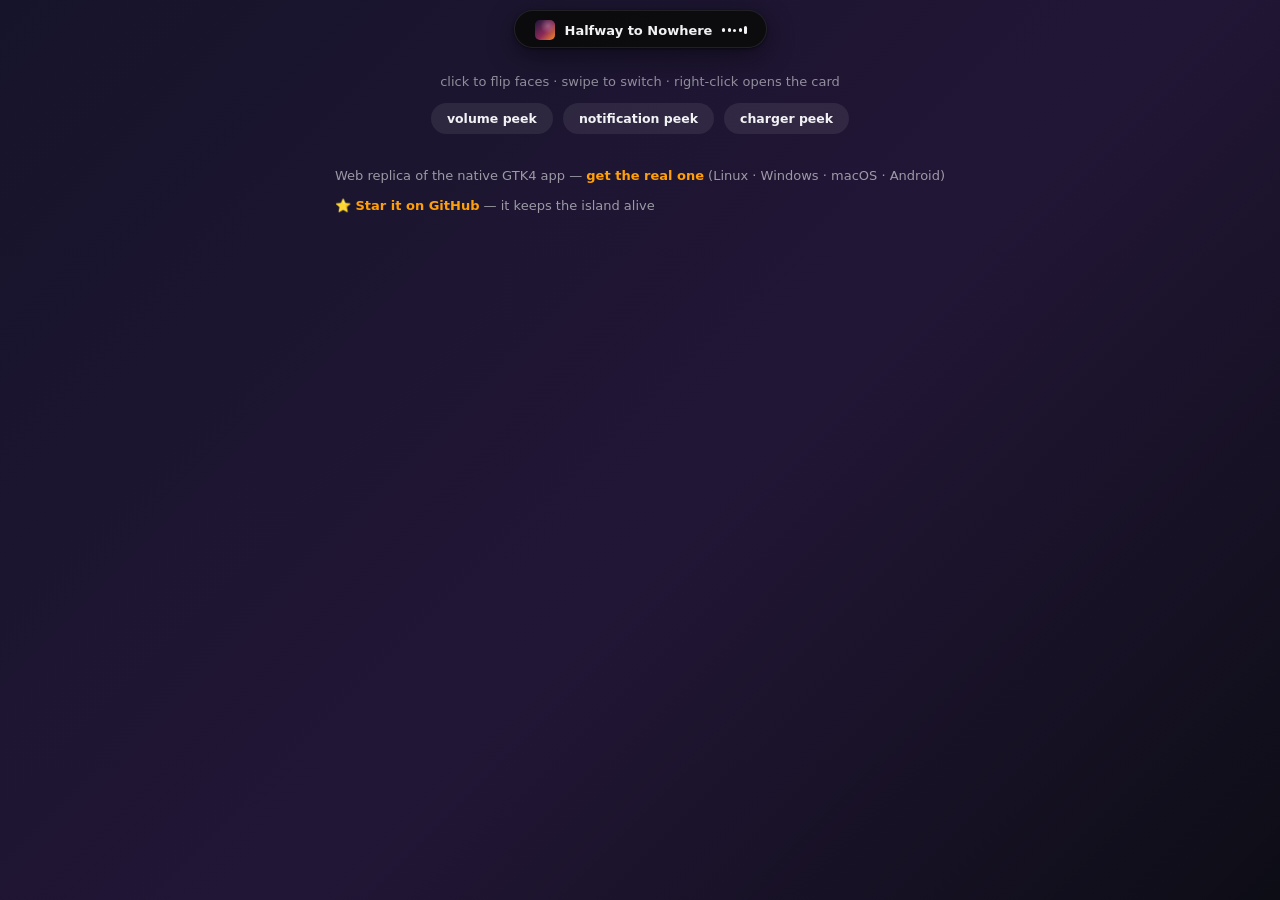
==== docs/index.html @ d2bf1c35 "Initial import: Lost Island 1.8.0 Co-authored-by: Copilot <223556219+Copilot@users.noreply.github.co" ====
<!doctype html>
<html lang="en">
<head>
<meta charset="utf-8">
<meta name="viewport" content="width=device-width, initial-scale=1">
<title>Lost Island — live demo</title>
<style>
  * { margin: 0; padding: 0; box-sizing: border-box; }
  html, body { height: 100%; }
  body {
    font-family: "Inter", "SF Pro Display", system-ui, sans-serif;
    background: linear-gradient(135deg, #16142a 0%, #221636 55%, #0d0d16 100%);
    color: #f2f2f4;
    display: flex; flex-direction: column; align-items: center;
    overflow-x: hidden;
  }
  .stage { flex: 1; display: flex; flex-direction: column; align-items: center; width: 100%; }

  #island {
    margin-top: 10px;
    background: rgba(12, 12, 14, 0.97);
    border: 1px solid rgba(255, 255, 255, 0.09);
    border-radius: 26px;
    box-shadow: 0 8px 28px rgba(0,0,0,.45), 0 1px 3px rgba(0,0,0,.5);
    transition: width .26s cubic-bezier(.34,1.2,.64,1),
                height .26s cubic-bezier(.34,1.2,.64,1),
                border-radius .26s;
    position: relative; overflow: hidden; cursor: pointer;
    user-select: none; -webkit-user-select: none;
  }
  #island.expanded { border-radius: 34px; cursor: default; }
  #island > section {
    position: absolute; top: 0; left: 0;
    opacity: 0; pointer-events: none; transition: opacity .2s;
    white-space: nowrap;
  }
  #island > section.on { opacity: 1; pointer-events: auto; }

  /* pill */
  #pill { display: flex; align-items: center; gap: 10px; padding: 9px 20px; }
  #island:not(.expanded):hover { transform: scale(1.04); }
  #island { transform-origin: top center; }
  .dot { color: #ff9f0a; font-size: 13px; }
  #clock { font-weight: 600; font-size: 14px; letter-spacing: .4px; }
  #pill .art { width: 20px; height: 20px; border-radius: 5px; display: none; }
  #pill .t { font-weight: 600; font-size: 13px; max-width: 300px;
             overflow: hidden; text-overflow: ellipsis; display: none; }
  #pbat { color: #ff9f0a; font-size: 11px; font-weight: 700; display: none; }
  .eq { display: none; align-items: center; gap: 2.5px; height: 14px; }
  .eq i { width: 3px; height: 4px; border-radius: 2px; background: #f2f2f4;
          transition: height .06s linear; }

  /* peek */
  #peek { display: flex; align-items: center; gap: 12px; padding: 12px 22px; }
  #peek .ico { font-size: 17px; color: #ff9f0a; width: 22px; text-align: center; }
  #peek .pt { font-weight: 700; font-size: 13px; }
  #peek .pb { font-size: 12px; color: rgba(242,242,244,.65); }
  #peek .bar { width: 150px; height: 6px; border-radius: 99px;
               background: rgba(255,255,255,.12); overflow: hidden; }
  #peek .bar i { display: block; height: 100%; background: #fff;
                 border-radius: 99px; }

  /* card */
  #card { padding: 20px; width: 400px; white-space: normal; }
  .chips { display: flex; gap: 8px; justify-content: flex-end; margin-bottom: 12px; }
  .chip { background: rgba(255,255,255,.06); border-radius: 99px;
          padding: 4px 11px; font-size: 11px; font-weight: 600;
          color: rgba(242,242,244,.7); }
  .head { display: flex; gap: 14px; align-items: center; }
  .head .art { width: 92px; height: 92px; border-radius: 20px; flex: none; }
  .art { background:
    radial-gradient(circle at 65% 30%, rgba(255,255,255,.25), transparent 40%),
    linear-gradient(135deg, #1a1738 0%, #8c2959 55%, #fa8c26 100%); }
  .meta .title { font-weight: 700; font-size: 16px; }
  .meta .artist { font-size: 13px; color: rgba(242,242,244,.7); margin-top: 3px; }
  .meta .album { font-size: 11px; color: rgba(242,242,244,.45); margin-top: 3px; }
  .seek { display: flex; align-items: center; gap: 8px; margin: 14px 0 4px; }
  .seek span { font-size: 10px; font-weight: 600; color: rgba(242,242,244,.55);
               font-variant-numeric: tabular-nums; }
  .seek .tr { flex: 1; height: 5px; border-radius: 99px;
              background: rgba(255,255,255,.12); position: relative; cursor: pointer; }
  .seek .tr i { position: absolute; left: 0; top: 0; height: 100%;
                background: #ff9f0a; border-radius: 99px; }
  .seek .tr b { position: absolute; top: 50%; width: 12px; height: 12px;
                border-radius: 99px; background: #fff; transform: translate(-6px,-50%);
                box-shadow: 0 1px 3px rgba(0,0,0,.4); }
  .controls { display: flex; justify-content: center; align-items: center;
              gap: 18px; margin: 10px 0 4px; }
  .controls button {
    background: transparent; border: none; color: #f2f2f4; font-size: 17px;
    width: 38px; height: 38px; border-radius: 99px; cursor: pointer;
  }
  .controls button:hover { background: rgba(255,255,255,.1); }
  .controls .main { background: rgba(255,255,255,.1); width: 52px; height: 52px;
                    font-size: 21px; }
  .toggles { display: flex; justify-content: center; gap: 12px; margin: 12px 0; }
  .toggles button { width: 44px; height: 44px; border-radius: 99px; border: none;
    background: rgba(255,255,255,.07); color: #f2f2f4; font-size: 16px; cursor: pointer; }
  .toggles button:hover { background: rgba(255,255,255,.13); }
  .toggles button.onn { background: #ff9f0a; color: #0c0c0e; }
  .tiles { display: grid; grid-template-columns: repeat(4, 1fr); gap: 10px; }
  .tile { background: rgba(255,255,255,.06); border-radius: 18px; padding: 12px 8px;
          text-align: center; }
  .tile .big { font-weight: 700; font-size: 16px; font-variant-numeric: tabular-nums; }
  .tile .sub { font-size: 10px; color: rgba(242,242,244,.55); margin-top: 4px; }
  .tile svg { display: block; margin: 0 auto 2px; }
  #timerTile { cursor: pointer; }
  #timerTile.run .big { color: #ff9f0a; }
  .sys { text-align: center; font-size: 11px; font-weight: 600;
         color: rgba(242,242,244,.45); margin-top: 12px; }

  .hint { margin-top: 26px; font-size: 13px; color: rgba(242,242,244,.55); }
  .triggers { display: flex; gap: 10px; margin-top: 14px; flex-wrap: wrap;
              justify-content: center; }
  .triggers button {
    background: rgba(255,255,255,.08); color: #f2f2f4; border: none;
    border-radius: 99px; padding: 8px 16px; font-size: 12.5px; font-weight: 600;
    cursor: pointer; font-family: inherit;
  }
  .triggers button:hover { background: rgba(255,255,255,.15); }
  .get { margin: 34px 0 26px; font-size: 13px; color: rgba(242,242,244,.6); }
  .get a { color: #ff9f0a; text-decoration: none; font-weight: 600; }
</style>
</head>
<body>
<div class="stage">
  <div id="island">
    <section id="pill" class="on">
      <div class="art"></div>
      <div class="t" id="ptitle"></div>
      <div class="t" id="plyric"></div>
      <div class="eq"><i></i><i></i><i></i><i></i><i></i></div>
      <span class="dot">●</span>
      <span id="clock">--:--</span>
      <span id="pbat">⚡ 84%</span>
    </section>

    <section id="peek">
      <span class="ico"></span>
      <div><div class="pt"></div><div class="pb"></div></div>
      <div class="bar"><i></i></div>
    </section>

    <section id="card">
      <div class="chips"><span class="chip">ᛒ MX Buds · 80%</span><span class="chip">HomeNet</span></div>
      <div class="head">
        <div class="art"></div>
        <div class="meta">
          <div class="title">Halfway to Nowhere</div>
          <div class="artist">Night Cartography</div>
          <div class="album">Isole Perdute</div>
        </div>
      </div>
      <div class="seek">
        <span id="tNow">0:47</span>
        <div class="tr" id="seekTr"><i></i><b></b></div>
        <span>3:34</span>
      </div>
      <div class="controls">
        <button>⏮</button>
        <button class="main" id="playBtn">⏸</button>
        <button>⏭</button>
      </div>
      <div class="toggles">
        <button id="muteBtn" title="Mute">🔊</button>
        <button id="micBtn" title="Mic">🎙</button>
        <button id="cafBtn" title="Caffeine">☕</button>
        <button title="Screenshot">📷</button>
      </div>
      <div class="tiles">
        <div class="tile">
          <svg width="40" height="40" viewBox="0 0 40 40">
            <circle cx="20" cy="20" r="16" fill="none" stroke="rgba(255,255,255,.13)" stroke-width="3.5"/>
            <circle cx="20" cy="20" r="16" fill="none" stroke="#34d64a" stroke-width="3.5"
              stroke-linecap="round" stroke-dasharray="84.4 100.5"
              transform="rotate(-90 20 20)"/>
          </svg>
          <div class="sub">84%</div>
        </div>
        <div class="tile"><div class="big">🔊</div><div class="sub">Volume</div></div>
        <div class="tile" id="timerTile"><div class="big" id="timerTxt">25:00</div><div class="sub">Focus</div></div>
        <div class="tile"><div class="big">☀️ 24°</div><div class="sub">Sunny</div></div>
      </div>
      <div class="sys">CPU 6%&nbsp;&nbsp;·&nbsp;&nbsp;RAM 5.9 GiB (38%)</div>
    </section>
  </div>

  <div class="hint">click to flip faces · swipe to switch · right-click opens the card</div>
  <div class="triggers">
    <button data-peek="volume">volume peek</button>
    <button data-peek="notify">notification peek</button>
    <button data-peek="charge">charger peek</button>
  </div>
  <div class="get">
    Web replica of the native GTK4 app —
    <a href="https://github.com/Mariakevin/lost-island-next">get the real one</a>
    (Linux · Windows · macOS · Android)
    <br><br>
    <a href="https://github.com/Mariakevin/lost-island-next">⭐ Star it on GitHub</a> — it keeps the island alive
  </div>
</div>

<script>
const island = document.getElementById('island');
const secs = { pill: document.getElementById('pill'),
               peek: document.getElementById('peek'),
               card: document.getElementById('card') };
let state = 'pill', playing = true, pos = 47, peekTimer = 0;

function fit(name) {
  const el = secs[name];
  for (const k in secs) secs[k].classList.toggle('on', k === name);
  island.classList.toggle('expanded', name === 'card');
  const r = el.getBoundingClientRect();
  island.style.width = el.scrollWidth + 'px';
  island.style.height = el.scrollHeight + 'px';
  state = name === 'card' ? 'expanded' : name;
}

/* pill face deck — click cycles, swipe switches, right-click opens the card */
const pillArt = secs.pill.querySelector('.art'),
      pillT = document.getElementById('ptitle'),
      pillLyric = document.getElementById('plyric'),
      eq = secs.pill.querySelector('.eq'),
      dot = secs.pill.querySelector('.dot'),
      clock = document.getElementById('clock'),
      pbat = document.getElementById('pbat');
const FACES = ['auto', 'status', 'lyrics', 'title', 'clock'];
let faceIdx = 0;
const LYRICS = [
  [0, '♪'], [42, 'Taillights paint the dashboard gold'],
  [48, 'Half a tank and nowhere to be'], [55, 'You said turn the radio up'],
  [62, 'So I let the night drive me'], [70, 'Halfway to nowhere, right on time'],
  [78, 'Every wrong turn felt like mine'], [86, '♪'],
];
function lyricAt(s) {
  let line = '♪';
  for (const [t, txt] of LYRICS) if (t <= s) line = txt;
  return line;
}
function pillFace() {
  const face = FACES[faceIdx], music = playing;
  for (const el of [pillArt, pillT, pillLyric]) el.style.display = 'none';
  eq.style.display = 'none';
  for (const el of [dot, clock, pbat]) el.style.display = 'none';

  if (face === 'auto' && music) {
    pillArt.style.display = 'block'; eq.style.display = 'flex';
    pillT.style.display = 'block';
    pillT.textContent = 'Halfway to Nowhere';   // title only, never the artist
  } else if (face === 'status') {
    clock.style.display = 'inline'; pbat.style.display = 'inline';
  } else if (face === 'lyrics' && music) {
    pillLyric.style.display = 'block';
    pillLyric.textContent = lyricAt(pos);
  } else if (face === 'title' && music) {
    pillT.style.display = 'block';
    pillT.textContent = 'Halfway to Nowhere';
  } else if (face === 'clock') {
    clock.style.display = 'inline';
  } else {
    dot.style.display = 'inline'; clock.style.display = 'inline';
  }
  if (state === 'pill') fit('pill');
}
function cycleFace(step) {
  faceIdx = (faceIdx + step + FACES.length) % FACES.length;
  pillFace();
}
function tickClock() {
  const d = new Date();
  clock.textContent = String(d.getHours()).padStart(2,'0') + ':' +
                      String(d.getMinutes()).padStart(2,'0');
}
tickClock(); setInterval(tickClock, 5000);

/* beat-driven EQ — kick on the beat, bar 1 = bass … bar 5 = highs */
const bars = eq.querySelectorAll('i'), BPM = 122;
const resp = [1.0, 0.85, 0.55, 0.4, 0.3], shim = [0.05, 0.1, 0.25, 0.35, 0.45];
setInterval(() => {
  if (!playing || state !== 'pill') return;
  const t = performance.now() / 1000, beat = t * BPM / 60;
  const kick = Math.pow(Math.max(0, Math.cos(beat * 2 * Math.PI)), 14);
  const off = Math.pow(Math.max(0, Math.cos((beat + .5) * 2 * Math.PI)), 14);
  bars.forEach((b, i) => {
    const s = shim[i] * (0.5 + 0.5 * Math.sin(t * (7 + i * 3.1) + i));
    const v = 0.18 + resp[i] * kick * 0.82 + s + off * 0.25 * (1 - resp[i]);
    b.style.height = Math.max(3, Math.min(14, v * 14)) + 'px';
  });
}, 50);

/* click cycles faces · swipe switches · right-click opens the card */
let swiped = false, downX = null;
island.addEventListener('pointerdown', e => { downX = e.clientX; });
island.addEventListener('pointerup', e => {
  if (downX !== null && state === 'pill' && Math.abs(e.clientX - downX) > 40) {
    cycleFace(e.clientX < downX ? +1 : -1);
    swiped = true; setTimeout(() => swiped = false, 250);
  }
  downX = null;
});
island.addEventListener('click', e => {
  if (swiped) return;
  if (state === 'pill' || state === 'peek') { cycleFace(+1); return; }
  if (e.target.closest('button') || e.target.closest('#seekTr') ||
      e.target.closest('#timerTile')) return;
  fit('pill');   // click on empty card space closes it
});
island.addEventListener('contextmenu', e => {
  e.preventDefault();
  fit(state === 'expanded' ? 'pill' : 'card');
});
let leaveT = 0;
island.addEventListener('mouseleave', () => {
  if (state !== 'expanded') return;
  leaveT = setTimeout(() => fit('pill'), 900);
});
island.addEventListener('mouseenter', () => clearTimeout(leaveT));

/* player */
const playBtn = document.getElementById('playBtn'),
      seekFill = document.querySelector('#seekTr i'),
      seekKnob = document.querySelector('#seekTr b'),
      tNow = document.getElementById('tNow'), LEN = 214;
playBtn.addEventListener('click', () => {
  playing = !playing;
  playBtn.textContent = playing ? '⏸' : '▶';
  pillFace();
});
setInterval(() => {
  if (playing) {
    pos = (pos + 1) % LEN; drawSeek();
    if (FACES[faceIdx] === 'lyrics' && state === 'pill') {
      pillLyric.textContent = lyricAt(pos);
      fit('pill');
    }
  }
}, 1000);
function drawSeek() {
  const f = pos / LEN * 100;
  seekFill.style.width = f + '%'; seekKnob.style.left = f + '%';
  tNow.textContent = Math.floor(pos/60) + ':' + String(pos%60).padStart(2,'0');
}
document.getElementById('seekTr').addEventListener('click', e => {
  const r = e.currentTarget.getBoundingClientRect();
  pos = Math.round((e.clientX - r.left) / r.width * LEN); drawSeek();
});
drawSeek();

/* toggles */
for (const id of ['muteBtn','micBtn','cafBtn'])
  document.getElementById(id).addEventListener('click',
    e => e.currentTarget.classList.toggle('onn'));

/* focus timer */
const timerTile = document.getElementById('timerTile'),
      timerTxt = document.getElementById('timerTxt');
let tLeft = 25*60, tRun = false;
timerTile.addEventListener('click', () => {
  tRun = !tRun; timerTile.classList.toggle('run', tRun);
});
setInterval(() => {
  if (!tRun) return;
  tLeft = Math.max(0, tLeft - 1);
  timerTxt.textContent = String(Math.floor(tLeft/60)).padStart(2,'0') + ':' +
                         String(tLeft%60).padStart(2,'0');
  if (!tLeft) { tRun = false; timerTile.classList.remove('run'); tLeft = 25*60; }
}, 1000);

/* peeks */
const peeks = {
  volume: { ico: '🔊', t: '62%', b: '', bar: 62 },
  notify: { ico: '📅', t: 'Standup in 10 minutes', b: 'Team sync · Room 2' },
  charge: { ico: '⚡', t: 'Charging', b: '84%' },
};
document.querySelectorAll('[data-peek]').forEach(btn =>
  btn.addEventListener('click', () => showPeek(peeks[btn.dataset.peek])));
function showPeek(p) {
  if (state === 'expanded') return;
  secs.peek.querySelector('.ico').textContent = p.ico;
  secs.peek.querySelector('.pt').textContent = p.t;
  secs.peek.querySelector('.pb').textContent = p.b || '';
  secs.peek.querySelector('.pb').style.display = p.b ? 'block' : 'none';
  const bar = secs.peek.querySelector('.bar');
  bar.style.display = p.bar != null ? 'block' : 'none';
  if (p.bar != null) bar.querySelector('i').style.width = p.bar + '%';
  fit('peek');
  clearTimeout(peekTimer);
  peekTimer = setTimeout(() => { if (state === 'peek') fit('pill'); }, 2200);
}

pillFace();
fit('pill');
addEventListener('resize', () => fit(state === 'expanded' ? 'card' : state));
</script>
</body>
</html>
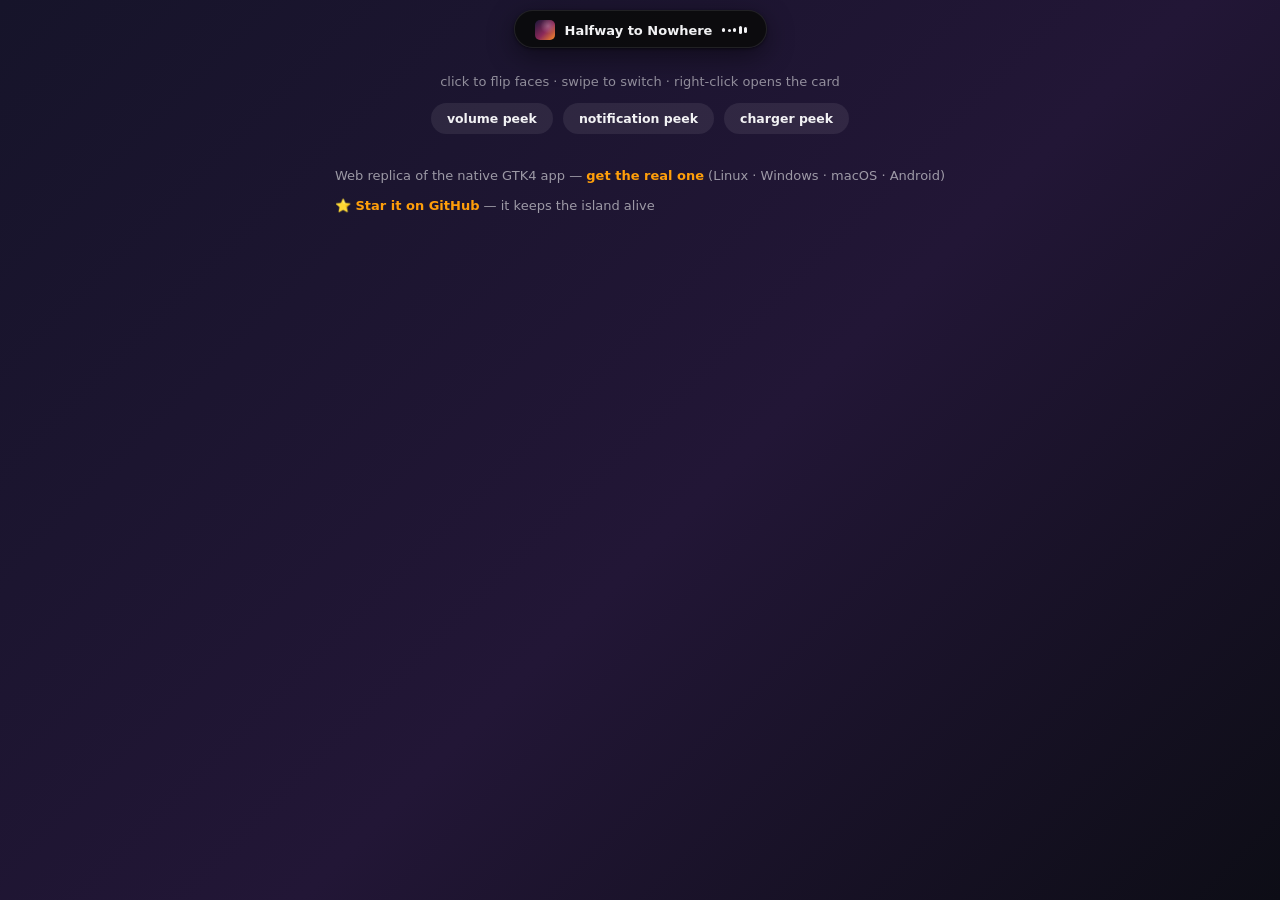
==== commit 75163512: "Rename project to LedgePill 1.0.0 and add parser tests Rename all source, config, packaging and plat" ====
--- a/docs/index.html
+++ b/docs/index.html
@@ -3,7 +3,7 @@
 <head>
 <meta charset="utf-8">
 <meta name="viewport" content="width=device-width, initial-scale=1">
-<title>Lost Island — live demo</title>
+<title>LedgePill — live demo</title>
 <style>
   * { margin: 0; padding: 0; box-sizing: border-box; }
   html, body { height: 100%; }
@@ -193,10 +193,10 @@
   </div>
   <div class="get">
     Web replica of the native GTK4 app —
-    <a href="https://github.com/Mariakevin/lost-island-next">get the real one</a>
+    <a href="https://github.com/Mariakevin/ledge-pill-next">get the real one</a>
     (Linux · Windows · macOS · Android)
     <br><br>
-    <a href="https://github.com/Mariakevin/lost-island-next">⭐ Star it on GitHub</a> — it keeps the island alive
+    <a href="https://github.com/Mariakevin/ledge-pill-next">⭐ Star it on GitHub</a> — it keeps the island alive
   </div>
 </div>
 
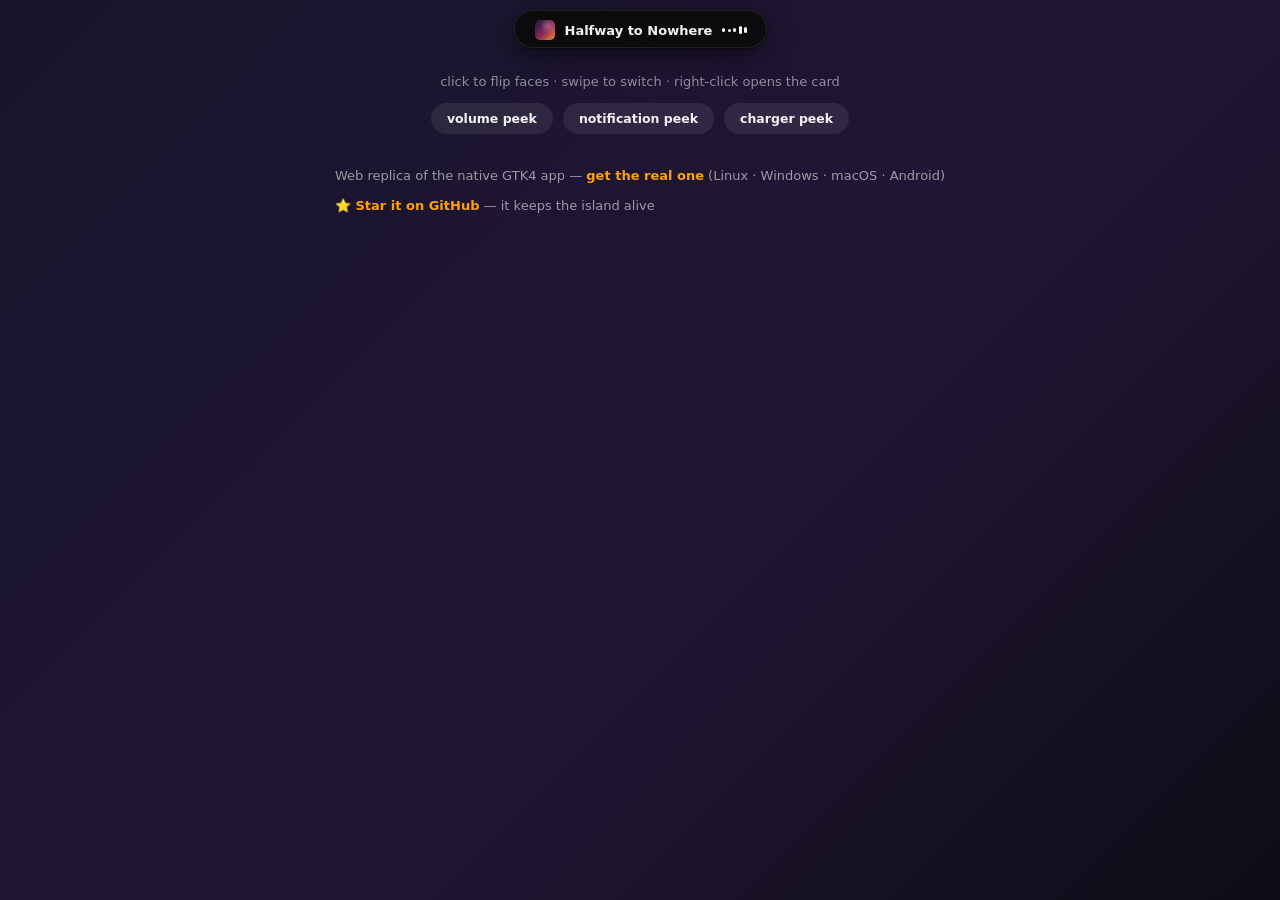
==== commit fc9343c9: "Update project references for the LedgePill rename The GitHub repo is now Mariakevin/LedgePill, so p" ====
--- a/docs/index.html
+++ b/docs/index.html
@@ -193,10 +193,10 @@
   </div>
   <div class="get">
     Web replica of the native GTK4 app —
-    <a href="https://github.com/Mariakevin/ledge-pill-next">get the real one</a>
+    <a href="https://github.com/Mariakevin/LedgePill">get the real one</a>
     (Linux · Windows · macOS · Android)
     <br><br>
-    <a href="https://github.com/Mariakevin/ledge-pill-next">⭐ Star it on GitHub</a> — it keeps the island alive
+    <a href="https://github.com/Mariakevin/LedgePill">⭐ Star it on GitHub</a> — it keeps the island alive
   </div>
 </div>
 
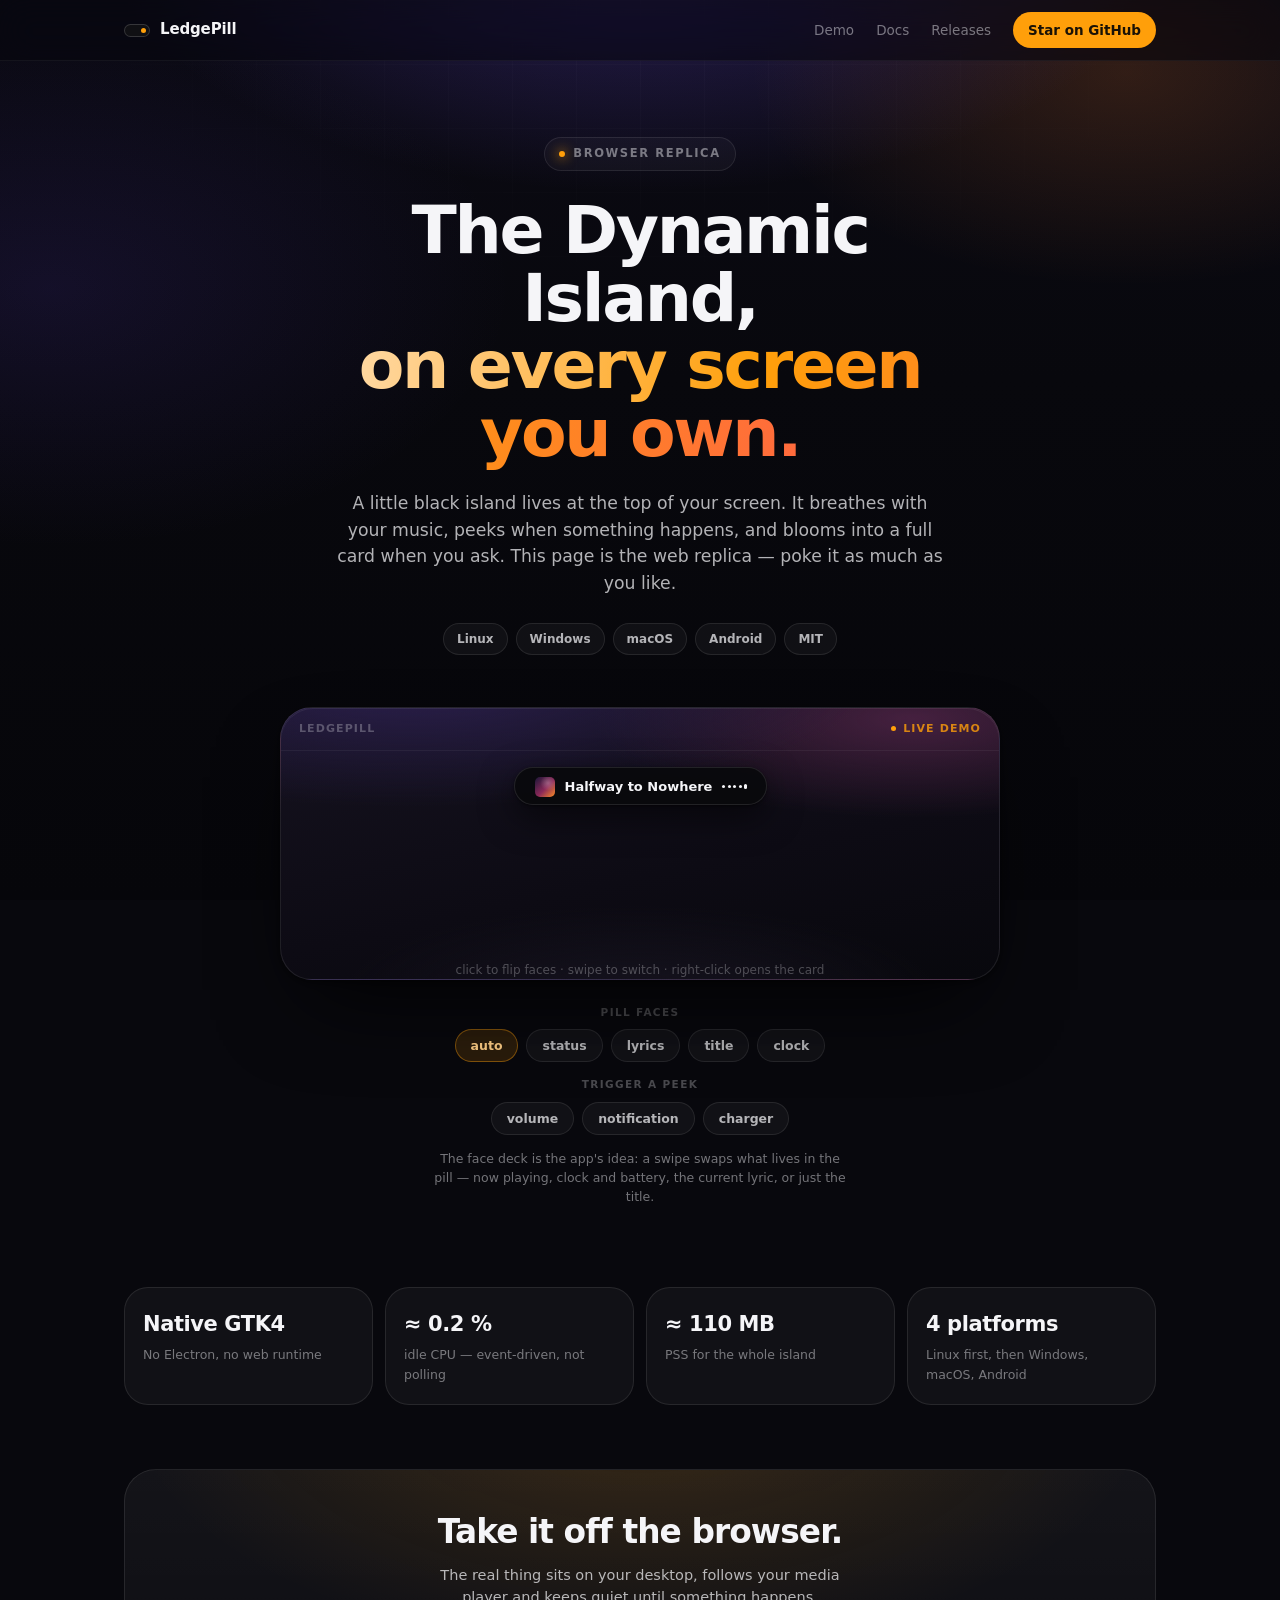
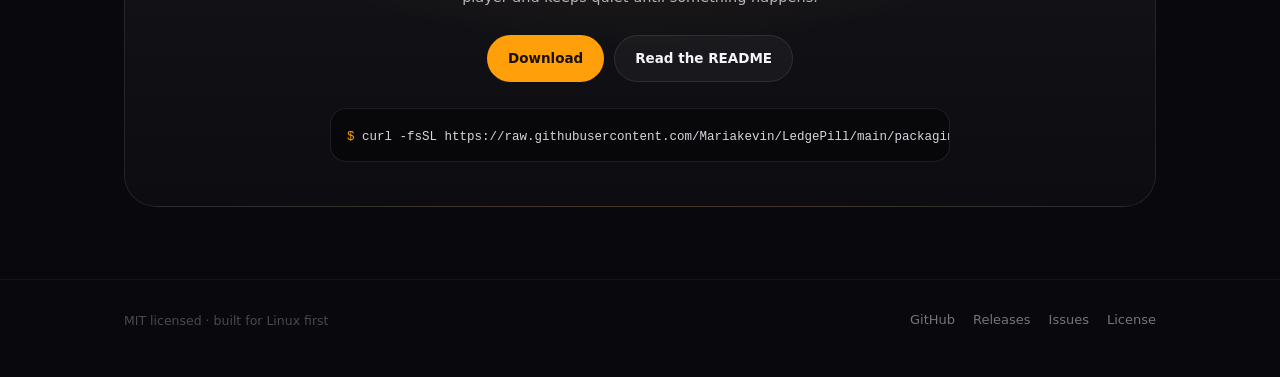
==== commit eeae16fb: "Redesign the browser demo page The page was a bare island with three trigger buttons and a text line" ====
--- a/docs/index.html
+++ b/docs/index.html
@@ -3,202 +3,740 @@
 <head>
 <meta charset="utf-8">
 <meta name="viewport" content="width=device-width, initial-scale=1">
-<title>LedgePill — live demo</title>
+<title>LedgePill — the Dynamic Island, everywhere</title>
+<meta name="description" content="A native Dynamic Island for Linux, Windows, macOS and Android. This page is a browser replica you can click, swipe and poke.">
+<meta name="theme-color" content="#08080d">
+<link rel="icon" href="data:image/svg+xml,%3Csvg xmlns='http://www.w3.org/2000/svg' viewBox='0 0 32 32'%3E%3Crect width='32' height='32' rx='9' fill='%2308080d'/%3E%3Crect x='6' y='12' width='20' height='8' rx='4' fill='%23fff'/%3E%3Ccircle cx='23.5' cy='16' r='1.6' fill='%23ff9f0a'/%3E%3C/svg%3E">
 <style>
+  /* ---------------------------------------------------------------- tokens */
+  :root {
+    --bg: #08080d;
+    --ink: #f5f5f8;
+    --ink-2: rgba(245, 245, 248, .72);
+    --ink-3: rgba(245, 245, 248, .46);
+    --ink-4: rgba(245, 245, 248, .28);
+    --accent: #ff9f0a;
+    --accent-ink: #1a1206;
+    --line: rgba(255, 255, 255, .09);
+    --line-soft: rgba(255, 255, 255, .05);
+    --panel: rgba(255, 255, 255, .04);
+    --panel-hi: rgba(255, 255, 255, .07);
+    --r-xl: 32px;
+    --r-lg: 24px;
+    --r-md: 16px;
+    --r-pill: 999px;
+    --shadow: 0 40px 90px -30px rgba(0, 0, 0, .9), 0 2px 8px rgba(0, 0, 0, .5);
+    --maxw: 1080px;
+  }
+
   * { margin: 0; padding: 0; box-sizing: border-box; }
-  html, body { height: 100%; }
+
+  html { scroll-behavior: smooth; }
+
   body {
-    font-family: "Inter", "SF Pro Display", system-ui, sans-serif;
-    background: linear-gradient(135deg, #16142a 0%, #221636 55%, #0d0d16 100%);
-    color: #f2f2f4;
-    display: flex; flex-direction: column; align-items: center;
+    font-family: "Inter", "SF Pro Display", -apple-system, system-ui, sans-serif;
+    background: var(--bg);
+    color: var(--ink);
+    -webkit-font-smoothing: antialiased;
     overflow-x: hidden;
-  }
-  .stage { flex: 1; display: flex; flex-direction: column; align-items: center; width: 100%; }
-
+    line-height: 1.55;
+  }
+
+  /* ambient light */
+  .ambient {
+    position: fixed;
+    inset: 0;
+    z-index: -1;
+    pointer-events: none;
+    background:
+      radial-gradient(60% 42% at 50% -8%, rgba(120, 86, 255, .30), transparent 70%),
+      radial-gradient(42% 34% at 88% 8%, rgba(255, 130, 40, .16), transparent 70%),
+      radial-gradient(50% 40% at 4% 32%, rgba(90, 60, 200, .14), transparent 72%),
+      linear-gradient(180deg, #0b0a14 0%, #08080d 42%, #06060a 100%);
+  }
+  .ambient::after {
+    content: "";
+    position: absolute;
+    inset: 0;
+    background-image:
+      linear-gradient(rgba(255, 255, 255, .022) 1px, transparent 1px),
+      linear-gradient(90deg, rgba(255, 255, 255, .022) 1px, transparent 1px);
+    background-size: 64px 64px;
+    mask-image: radial-gradient(70% 50% at 50% 0%, #000 0%, transparent 78%);
+    -webkit-mask-image: radial-gradient(70% 50% at 50% 0%, #000 0%, transparent 78%);
+  }
+
+  .wrap { width: 100%; max-width: var(--maxw); margin: 0 auto; padding: 0 24px; }
+
+  a { color: inherit; }
+
+  /* --------------------------------------------------------------- top bar */
+  .topbar {
+    position: sticky;
+    top: 0;
+    z-index: 20;
+    backdrop-filter: blur(16px) saturate(140%);
+    -webkit-backdrop-filter: blur(16px) saturate(140%);
+    background: rgba(8, 8, 13, .62);
+    border-bottom: 1px solid var(--line-soft);
+  }
+  .topbar .wrap {
+    display: flex;
+    align-items: center;
+    justify-content: space-between;
+    gap: 20px;
+    height: 60px;
+  }
+  .brand {
+    display: inline-flex;
+    align-items: center;
+    gap: 10px;
+    text-decoration: none;
+    font-weight: 650;
+    font-size: 15px;
+    letter-spacing: -.01em;
+  }
+  .brand-mark {
+    width: 26px;
+    height: 13px;
+    border-radius: var(--r-pill);
+    background: #101014;
+    border: 1px solid rgba(255, 255, 255, .16);
+    position: relative;
+    flex: none;
+  }
+  .brand-mark::after {
+    content: "";
+    position: absolute;
+    right: 3.5px;
+    top: 50%;
+    width: 5px;
+    height: 5px;
+    margin-top: -2.5px;
+    border-radius: 50%;
+    background: var(--accent);
+  }
+  .topnav { display: flex; align-items: center; gap: 22px; font-size: 13.5px; }
+  .topnav a {
+    text-decoration: none;
+    color: var(--ink-3);
+    font-weight: 500;
+    transition: color .16s ease;
+  }
+  .topnav a:hover { color: var(--ink); }
+  .topnav .cta {
+    color: var(--accent-ink);
+    background: var(--accent);
+    padding: 8px 15px;
+    border-radius: var(--r-pill);
+    font-weight: 650;
+    color: #1a1206;
+  }
+  .topnav .cta:hover { color: #1a1206; filter: brightness(1.08); }
+  @media (max-width: 620px) { .topnav .hide-sm { display: none; } }
+
+  /* ------------------------------------------------------------------ hero */
+  .hero { padding: 76px 0 40px; text-align: center; }
+  .eyebrow {
+    display: inline-flex;
+    align-items: center;
+    gap: 8px;
+    font-size: 11.5px;
+    font-weight: 650;
+    letter-spacing: .14em;
+    text-transform: uppercase;
+    color: var(--ink-3);
+    border: 1px solid var(--line);
+    background: rgba(255, 255, 255, .03);
+    padding: 7px 14px;
+    border-radius: var(--r-pill);
+  }
+  .eyebrow i {
+    width: 6px;
+    height: 6px;
+    border-radius: 50%;
+    background: var(--accent);
+    box-shadow: 0 0 12px 1px rgba(255, 159, 10, .7);
+  }
+  h1 {
+    margin: 26px auto 0;
+    max-width: 15ch;
+    font-size: clamp(2.35rem, 6.4vw, 4.15rem);
+    line-height: 1.02;
+    letter-spacing: -.035em;
+    font-weight: 700;
+  }
+  h1 .grad {
+    background: linear-gradient(96deg, #ffd8a1 0%, #ff9f0a 46%, #ff6a3d 100%);
+    -webkit-background-clip: text;
+    background-clip: text;
+    color: transparent;
+  }
+  .lede {
+    margin: 22px auto 0;
+    max-width: 56ch;
+    font-size: clamp(.98rem, 1.6vw, 1.08rem);
+    color: var(--ink-2);
+  }
+  .platforms {
+    display: flex;
+    flex-wrap: wrap;
+    justify-content: center;
+    gap: 8px;
+    margin-top: 26px;
+    list-style: none;
+  }
+  .platforms li {
+    font-size: 12px;
+    font-weight: 600;
+    color: var(--ink-2);
+    border: 1px solid var(--line);
+    background: var(--panel);
+    padding: 6px 13px;
+    border-radius: var(--r-pill);
+  }
+
+  /* ------------------------------------------------------------------ demo */
+  .demo { padding: 12px 0 8px; }
+  .demo-wrap { display: flex; flex-direction: column; align-items: center; }
+  .stage { display: flex; flex-direction: column; align-items: center; }
+
+  /* the fake desktop the island hangs in */
+  .screen {
+    position: relative;
+    width: min(720px, 100%);
+    border-radius: var(--r-xl);
+    border: 1px solid var(--line);
+    box-shadow: var(--shadow);
+    overflow: hidden;
+    background:
+      radial-gradient(110% 80% at 18% -10%, #2b1f4d 0%, transparent 58%),
+      radial-gradient(85% 70% at 88% 4%, #45203f 0%, transparent 52%),
+      radial-gradient(60% 50% at 50% 108%, #16131f 0%, transparent 70%),
+      linear-gradient(168deg, #15121f 0%, #0d0b14 58%, #08080d 100%);
+  }
+  .screen::after {
+    content: "";
+    position: absolute;
+    inset: 0;
+    pointer-events: none;
+    border-radius: inherit;
+    box-shadow: inset 0 1px 0 rgba(255, 255, 255, .07);
+  }
+  .menubar {
+    display: flex;
+    align-items: center;
+    justify-content: space-between;
+    gap: 12px;
+    padding: 12px 18px;
+    font-size: 11px;
+    font-weight: 600;
+    letter-spacing: .1em;
+    text-transform: uppercase;
+    color: var(--ink-4);
+    border-bottom: 1px solid var(--line-soft);
+  }
+  .menubar span { display: inline-flex; align-items: center; gap: 7px; }
+  .menubar .led {
+    width: 5px;
+    height: 5px;
+    border-radius: 50%;
+    background: rgba(255, 255, 255, .3);
+  }
+  .menubar .live { color: rgba(255, 159, 10, .8); }
+  .menubar .live .led { background: var(--accent); }
+
+  .stage {
+    padding: 16px 0 22px;
+    min-height: 210px;
+    justify-content: flex-start;
+  }
+
+  /* Opens as a card, so the island itself stays unpadded for measurement */
   #island {
-    margin-top: 10px;
-    background: rgba(12, 12, 14, 0.97);
-    border: 1px solid rgba(255, 255, 255, 0.09);
+    background: rgba(10, 10, 13, .97);
+    border: 1px solid rgba(255, 255, 255, .1);
     border-radius: 26px;
-    box-shadow: 0 8px 28px rgba(0,0,0,.45), 0 1px 3px rgba(0,0,0,.5);
-    transition: width .26s cubic-bezier(.34,1.2,.64,1),
-                height .26s cubic-bezier(.34,1.2,.64,1),
-                border-radius .26s;
-    position: relative; overflow: hidden; cursor: pointer;
-    user-select: none; -webkit-user-select: none;
-  }
-  #island.expanded { border-radius: 34px; cursor: default; }
+    box-shadow: 0 12px 34px rgba(0, 0, 0, .55), 0 1px 3px rgba(0, 0, 0, .5);
+    transition: width .26s cubic-bezier(.34, 1.2, .64, 1),
+                height .26s cubic-bezier(.34, 1.2, .64, 1),
+                border-radius .26s,
+                transform .2s ease;
+    transform-origin: top center;
+    position: relative;
+    overflow: hidden;
+    cursor: pointer;
+    user-select: none;
+    -webkit-user-select: none;
+  }
+  #island.expanded { border-radius: 30px; cursor: default; }
+  #island:not(.expanded):hover { transform: scale(1.04); }
+  #island:focus-visible { outline: 2px solid var(--accent); outline-offset: 6px; }
   #island > section {
-    position: absolute; top: 0; left: 0;
-    opacity: 0; pointer-events: none; transition: opacity .2s;
+    position: absolute;
+    top: 0;
+    left: 0;
+    opacity: 0;
+    pointer-events: none;
+    transition: opacity .2s;
     white-space: nowrap;
   }
   #island > section.on { opacity: 1; pointer-events: auto; }
 
-  /* pill */
+  /* pill face */
   #pill { display: flex; align-items: center; gap: 10px; padding: 9px 20px; }
-  #island:not(.expanded):hover { transform: scale(1.04); }
-  #island { transform-origin: top center; }
-  .dot { color: #ff9f0a; font-size: 13px; }
-  #clock { font-weight: 600; font-size: 14px; letter-spacing: .4px; }
+  .dot { color: var(--accent); font-size: 13px; }
+  #clock { font-weight: 650; font-size: 14px; letter-spacing: .4px; font-variant-numeric: tabular-nums; }
   #pill .art { width: 20px; height: 20px; border-radius: 5px; display: none; }
-  #pill .t { font-weight: 600; font-size: 13px; max-width: 300px;
-             overflow: hidden; text-overflow: ellipsis; display: none; }
-  #pbat { color: #ff9f0a; font-size: 11px; font-weight: 700; display: none; }
+  #pill .t {
+    font-weight: 650;
+    font-size: 13px;
+    max-width: 300px;
+    overflow: hidden;
+    text-overflow: ellipsis;
+    display: none;
+  }
+  #pbat { color: var(--accent); font-size: 11px; font-weight: 700; display: none; font-variant-numeric: tabular-nums; }
   .eq { display: none; align-items: center; gap: 2.5px; height: 14px; }
-  .eq i { width: 3px; height: 4px; border-radius: 2px; background: #f2f2f4;
-          transition: height .06s linear; }
+  .eq i {
+    width: 3px;
+    height: 4px;
+    border-radius: 2px;
+    background: var(--ink);
+    transition: height .06s linear;
+  }
 
   /* peek */
   #peek { display: flex; align-items: center; gap: 12px; padding: 12px 22px; }
-  #peek .ico { font-size: 17px; color: #ff9f0a; width: 22px; text-align: center; }
+  #peek .ico { font-size: 17px; color: var(--accent); width: 22px; text-align: center; }
   #peek .pt { font-weight: 700; font-size: 13px; }
-  #peek .pb { font-size: 12px; color: rgba(242,242,244,.65); }
-  #peek .bar { width: 150px; height: 6px; border-radius: 99px;
-               background: rgba(255,255,255,.12); overflow: hidden; }
-  #peek .bar i { display: block; height: 100%; background: #fff;
-                 border-radius: 99px; }
-
-  /* card */
-  #card { padding: 20px; width: 400px; white-space: normal; }
+  #peek .pb { font-size: 12px; color: var(--ink-2); }
+  #peek .bar {
+    width: 150px;
+    height: 6px;
+    border-radius: var(--r-pill);
+    background: rgba(255, 255, 255, .12);
+    overflow: hidden;
+  }
+  #peek .bar i { display: block; height: 100%; background: #fff; border-radius: var(--r-pill); }
+
+  /* expanded card */
+  #card { padding: 20px; width: min(400px, calc(100vw - 56px)); white-space: normal; }
   .chips { display: flex; gap: 8px; justify-content: flex-end; margin-bottom: 12px; }
-  .chip { background: rgba(255,255,255,.06); border-radius: 99px;
-          padding: 4px 11px; font-size: 11px; font-weight: 600;
-          color: rgba(242,242,244,.7); }
+  .chip {
+    background: rgba(255, 255, 255, .06);
+    border-radius: var(--r-pill);
+    padding: 4px 11px;
+    font-size: 11px;
+    font-weight: 600;
+    color: var(--ink-2);
+    white-space: nowrap;
+  }
   .head { display: flex; gap: 14px; align-items: center; }
   .head .art { width: 92px; height: 92px; border-radius: 20px; flex: none; }
-  .art { background:
-    radial-gradient(circle at 65% 30%, rgba(255,255,255,.25), transparent 40%),
-    linear-gradient(135deg, #1a1738 0%, #8c2959 55%, #fa8c26 100%); }
+  .art {
+    background:
+      radial-gradient(circle at 65% 30%, rgba(255, 255, 255, .25), transparent 40%),
+      linear-gradient(135deg, #1a1738 0%, #8c2959 55%, #fa8c26 100%);
+  }
+  .meta { min-width: 0; }
   .meta .title { font-weight: 700; font-size: 16px; }
-  .meta .artist { font-size: 13px; color: rgba(242,242,244,.7); margin-top: 3px; }
-  .meta .album { font-size: 11px; color: rgba(242,242,244,.45); margin-top: 3px; }
+  .meta .artist { font-size: 13px; color: var(--ink-2); margin-top: 3px; }
+  .meta .album { font-size: 11px; color: var(--ink-3); margin-top: 3px; }
   .seek { display: flex; align-items: center; gap: 8px; margin: 14px 0 4px; }
-  .seek span { font-size: 10px; font-weight: 600; color: rgba(242,242,244,.55);
-               font-variant-numeric: tabular-nums; }
-  .seek .tr { flex: 1; height: 5px; border-radius: 99px;
-              background: rgba(255,255,255,.12); position: relative; cursor: pointer; }
-  .seek .tr i { position: absolute; left: 0; top: 0; height: 100%;
-                background: #ff9f0a; border-radius: 99px; }
-  .seek .tr b { position: absolute; top: 50%; width: 12px; height: 12px;
-                border-radius: 99px; background: #fff; transform: translate(-6px,-50%);
-                box-shadow: 0 1px 3px rgba(0,0,0,.4); }
-  .controls { display: flex; justify-content: center; align-items: center;
-              gap: 18px; margin: 10px 0 4px; }
+  .seek span {
+    font-size: 10px;
+    font-weight: 600;
+    color: var(--ink-3);
+    font-variant-numeric: tabular-nums;
+  }
+  .seek .tr {
+    flex: 1;
+    height: 5px;
+    border-radius: var(--r-pill);
+    background: rgba(255, 255, 255, .12);
+    position: relative;
+    cursor: pointer;
+  }
+  .seek .tr i {
+    position: absolute;
+    left: 0;
+    top: 0;
+    height: 100%;
+    background: var(--accent);
+    border-radius: var(--r-pill);
+  }
+  .seek .tr b {
+    position: absolute;
+    top: 50%;
+    width: 12px;
+    height: 12px;
+    border-radius: 50%;
+    background: #fff;
+    transform: translate(-6px, -50%);
+    box-shadow: 0 1px 3px rgba(0, 0, 0, .4);
+  }
+  .controls { display: flex; justify-content: center; align-items: center; gap: 18px; margin: 10px 0 4px; }
   .controls button {
-    background: transparent; border: none; color: #f2f2f4; font-size: 17px;
-    width: 38px; height: 38px; border-radius: 99px; cursor: pointer;
-  }
-  .controls button:hover { background: rgba(255,255,255,.1); }
-  .controls .main { background: rgba(255,255,255,.1); width: 52px; height: 52px;
-                    font-size: 21px; }
+    background: transparent;
+    border: none;
+    color: var(--ink);
+    font-size: 17px;
+    width: 38px;
+    height: 38px;
+    border-radius: 50%;
+    cursor: pointer;
+  }
+  .controls button:hover { background: rgba(255, 255, 255, .1); }
+  .controls .main { background: rgba(255, 255, 255, .1); width: 52px; height: 52px; font-size: 21px; }
   .toggles { display: flex; justify-content: center; gap: 12px; margin: 12px 0; }
-  .toggles button { width: 44px; height: 44px; border-radius: 99px; border: none;
-    background: rgba(255,255,255,.07); color: #f2f2f4; font-size: 16px; cursor: pointer; }
-  .toggles button:hover { background: rgba(255,255,255,.13); }
-  .toggles button.onn { background: #ff9f0a; color: #0c0c0e; }
+  .toggles button {
+    width: 44px;
+    height: 44px;
+    border-radius: 50%;
+    border: none;
+    background: rgba(255, 255, 255, .07);
+    color: var(--ink);
+    font-size: 16px;
+    cursor: pointer;
+    transition: background .15s ease, color .15s ease;
+  }
+  .toggles button:hover { background: rgba(255, 255, 255, .13); }
+  .toggles button.onn { background: var(--accent); color: #0c0c0e; }
   .tiles { display: grid; grid-template-columns: repeat(4, 1fr); gap: 10px; }
-  .tile { background: rgba(255,255,255,.06); border-radius: 18px; padding: 12px 8px;
-          text-align: center; }
+  .tile { background: rgba(255, 255, 255, .06); border-radius: 18px; padding: 12px 8px; text-align: center; }
   .tile .big { font-weight: 700; font-size: 16px; font-variant-numeric: tabular-nums; }
-  .tile .sub { font-size: 10px; color: rgba(242,242,244,.55); margin-top: 4px; }
+  .tile .sub { font-size: 10px; color: var(--ink-3); margin-top: 4px; }
   .tile svg { display: block; margin: 0 auto 2px; }
   #timerTile { cursor: pointer; }
-  #timerTile.run .big { color: #ff9f0a; }
-  .sys { text-align: center; font-size: 11px; font-weight: 600;
-         color: rgba(242,242,244,.45); margin-top: 12px; }
-
-  .hint { margin-top: 26px; font-size: 13px; color: rgba(242,242,244,.55); }
-  .triggers { display: flex; gap: 10px; margin-top: 14px; flex-wrap: wrap;
-              justify-content: center; }
-  .triggers button {
-    background: rgba(255,255,255,.08); color: #f2f2f4; border: none;
-    border-radius: 99px; padding: 8px 16px; font-size: 12.5px; font-weight: 600;
-    cursor: pointer; font-family: inherit;
-  }
-  .triggers button:hover { background: rgba(255,255,255,.15); }
-  .get { margin: 34px 0 26px; font-size: 13px; color: rgba(242,242,244,.6); }
-  .get a { color: #ff9f0a; text-decoration: none; font-weight: 600; }
+  #timerTile.run .big { color: var(--accent); }
+  .sys { text-align: center; font-size: 11px; font-weight: 600; color: var(--ink-3); margin-top: 12px; }
+
+  .caption {
+    text-align: center;
+    font-size: 12px;
+    color: var(--ink-4);
+    padding: 0 18px;
+  }
+  @media (max-width: 420px) {
+    #pill { gap: 8px; padding: 8px 14px; }
+    #pill .t { max-width: 150px; }
+    .tiles { gap: 6px; }
+    .tile { padding: 10px 4px; }
+  }
+
+  /* ---------------------------------------------------------------- controls */
+  .deck { margin-top: 24px; display: flex; flex-direction: column; align-items: center; gap: 14px; }
+  .group-label {
+    font-size: 10.5px;
+    font-weight: 650;
+    letter-spacing: .13em;
+    text-transform: uppercase;
+    color: var(--ink-4);
+    margin-bottom: 9px;
+    text-align: center;
+  }
+  .group { text-align: center; }
+  .chiprow { display: flex; flex-wrap: wrap; justify-content: center; gap: 8px; }
+  .chiprow button {
+    font-family: inherit;
+    font-size: 12.5px;
+    font-weight: 600;
+    color: var(--ink-2);
+    background: var(--panel);
+    border: 1px solid var(--line);
+    border-radius: var(--r-pill);
+    padding: 8px 15px;
+    cursor: pointer;
+    transition: background .15s ease, color .15s ease, border-color .15s ease;
+  }
+  .chiprow button:hover { background: var(--panel-hi); color: var(--ink); }
+  .chiprow button.on {
+    background: rgba(255, 159, 10, .14);
+    border-color: rgba(255, 159, 10, .42);
+    color: #ffce85;
+  }
+  .chiprow button:focus-visible { outline: 2px solid var(--accent); outline-offset: 3px; }
+  .tip { font-size: 12.5px; color: var(--ink-3); text-align: center; max-width: 52ch; }
+
+  /* ------------------------------------------------------------------ facts */
+  .facts {
+    display: grid;
+    grid-template-columns: repeat(4, 1fr);
+    gap: 12px;
+    margin: 72px 0 0;
+    list-style: none;
+  }
+  .facts li {
+    background: var(--panel);
+    border: 1px solid var(--line);
+    border-radius: var(--r-lg);
+    padding: 20px 18px;
+  }
+  .facts .num {
+    display: block;
+    font-size: 21px;
+    font-weight: 700;
+    letter-spacing: -.02em;
+    font-variant-numeric: tabular-nums;
+  }
+  .facts .cap { display: block; font-size: 12.5px; color: var(--ink-3); margin-top: 5px; }
+  @media (max-width: 760px) { .facts { grid-template-columns: repeat(2, 1fr); } }
+
+  /* -------------------------------------------------------------------- cta */
+  .cta-panel {
+    margin: 64px 0 0;
+    border: 1px solid var(--line);
+    border-radius: var(--r-xl);
+    padding: 44px 32px;
+    text-align: center;
+    background:
+      radial-gradient(80% 120% at 50% -20%, rgba(255, 159, 10, .16), transparent 62%),
+      linear-gradient(180deg, rgba(255, 255, 255, .05), rgba(255, 255, 255, .02));
+  }
+  .cta-panel h2 {
+    font-size: clamp(1.5rem, 3.4vw, 2.05rem);
+    letter-spacing: -.028em;
+    line-height: 1.15;
+  }
+  .cta-panel p { color: var(--ink-2); font-size: 14.5px; margin: 12px auto 0; max-width: 46ch; }
+  .buttons { display: flex; flex-wrap: wrap; justify-content: center; gap: 10px; margin-top: 26px; }
+  .btn {
+    display: inline-flex;
+    align-items: center;
+    gap: 8px;
+    text-decoration: none;
+    font-size: 13.5px;
+    font-weight: 650;
+    padding: 12px 20px;
+    border-radius: var(--r-pill);
+    border: 1px solid transparent;
+    transition: transform .15s ease, filter .15s ease, background .15s ease;
+  }
+  .btn:hover { transform: translateY(-1px); }
+  .btn-primary { background: var(--accent); color: #1a1206; }
+  .btn-primary:hover { filter: brightness(1.08); }
+  .btn-ghost { background: var(--panel); border-color: var(--line); color: var(--ink); }
+  .btn-ghost:hover { background: var(--panel-hi); }
+
+  .install {
+    margin: 26px auto 0;
+    max-width: 620px;
+    border: 1px solid var(--line);
+    border-radius: var(--r-md);
+    background: rgba(0, 0, 0, .42);
+    padding: 14px 16px;
+    text-align: left;
+    overflow-x: auto;
+  }
+  .install code {
+    font-family: ui-monospace, "SF Mono", Menlo, Consolas, monospace;
+    font-size: 12.5px;
+    color: #d6d6de;
+    white-space: pre;
+  }
+  .install .p { color: var(--accent); user-select: none; }
+
+  /* ----------------------------------------------------------------- footer */
+  footer {
+    margin-top: 72px;
+    border-top: 1px solid var(--line-soft);
+    padding: 30px 0 46px;
+  }
+  footer .wrap {
+    display: flex;
+    flex-wrap: wrap;
+    align-items: center;
+    justify-content: space-between;
+    gap: 16px;
+  }
+  footer .note { font-size: 12.5px; color: var(--ink-4); }
+  footer nav { display: flex; flex-wrap: wrap; gap: 18px; font-size: 13px; }
+  footer nav a { color: var(--ink-3); text-decoration: none; }
+  footer nav a:hover { color: var(--ink); }
+
+  @media (prefers-reduced-motion: reduce) {
+    html { scroll-behavior: auto; }
+    * { transition-duration: .01ms !important; animation-duration: .01ms !important; }
+  }
 </style>
 </head>
 <body>
-<div class="stage">
-  <div id="island">
-    <section id="pill" class="on">
-      <div class="art"></div>
-      <div class="t" id="ptitle"></div>
-      <div class="t" id="plyric"></div>
-      <div class="eq"><i></i><i></i><i></i><i></i><i></i></div>
-      <span class="dot">●</span>
-      <span id="clock">--:--</span>
-      <span id="pbat">⚡ 84%</span>
-    </section>
-
-    <section id="peek">
-      <span class="ico"></span>
-      <div><div class="pt"></div><div class="pb"></div></div>
-      <div class="bar"><i></i></div>
-    </section>
-
-    <section id="card">
-      <div class="chips"><span class="chip">ᛒ MX Buds · 80%</span><span class="chip">HomeNet</span></div>
-      <div class="head">
-        <div class="art"></div>
-        <div class="meta">
-          <div class="title">Halfway to Nowhere</div>
-          <div class="artist">Night Cartography</div>
-          <div class="album">Isole Perdute</div>
+<div class="ambient" aria-hidden="true"></div>
+
+<header class="topbar">
+  <div class="wrap">
+    <a class="brand" href="https://github.com/Mariakevin/LedgePill">
+      <span class="brand-mark" aria-hidden="true"></span> LedgePill
+    </a>
+    <nav class="topnav">
+      <a class="hide-sm" href="#demo">Demo</a>
+      <a class="hide-sm" href="https://github.com/Mariakevin/LedgePill#readme">Docs</a>
+      <a class="hide-sm" href="https://github.com/Mariakevin/LedgePill/releases">Releases</a>
+      <a class="cta" href="https://github.com/Mariakevin/LedgePill">Star on GitHub</a>
+    </nav>
+  </div>
+</header>
+
+<main class="wrap">
+  <section class="hero">
+    <p class="eyebrow"><i aria-hidden="true"></i> Browser replica</p>
+    <h1>The Dynamic Island,<br><span class="grad">on every screen you own.</span></h1>
+    <p class="lede">
+      A little black island lives at the top of your screen. It breathes with your music,
+      peeks when something happens, and blooms into a full card when you ask.
+      This page is the web replica — poke it as much as you like.
+    </p>
+    <ul class="platforms">
+      <li>Linux</li>
+      <li>Windows</li>
+      <li>macOS</li>
+      <li>Android</li>
+      <li>MIT</li>
+    </ul>
+  </section>
+
+  <section class="demo" id="demo" aria-label="Interactive demo">
+    <div class="demo-wrap">
+      <div class="screen">
+        <div class="menubar" aria-hidden="true">
+          <span>LedgePill</span>
+          <span class="live"><i class="led"></i> live demo</span>
         </div>
+        <div class="stage">
+          <div id="island" tabindex="0" role="group" aria-label="LedgePill island — click to flip faces, right-click to open the card">
+            <section id="pill" class="on">
+              <div class="art"></div>
+              <div class="t" id="ptitle"></div>
+              <div class="t" id="plyric"></div>
+              <div class="eq" aria-hidden="true"><i></i><i></i><i></i><i></i><i></i></div>
+              <span class="dot">●</span>
+              <span id="clock">--:--</span>
+              <span id="pbat">⚡ 84%</span>
+            </section>
+
+            <section id="peek">
+              <span class="ico"></span>
+              <div><div class="pt"></div><div class="pb"></div></div>
+              <div class="bar"><i></i></div>
+            </section>
+
+            <section id="card">
+              <div class="chips"><span class="chip">ᛒ MX Buds · 80%</span><span class="chip">HomeNet</span></div>
+              <div class="head">
+                <div class="art"></div>
+                <div class="meta">
+                  <div class="title">Halfway to Nowhere</div>
+                  <div class="artist">Night Cartography</div>
+                  <div class="album">Isole Perdute</div>
+                </div>
+              </div>
+              <div class="seek">
+                <span id="tNow">0:47</span>
+                <div class="tr" id="seekTr"><i></i><b></b></div>
+                <span>3:34</span>
+              </div>
+              <div class="controls">
+                <button aria-label="Previous track">⏮</button>
+                <button class="main" id="playBtn" aria-label="Play or pause">⏸</button>
+                <button aria-label="Next track">⏭</button>
+              </div>
+              <div class="toggles">
+                <button id="muteBtn" title="Mute" aria-label="Toggle mute">🔊</button>
+                <button id="micBtn" title="Mic" aria-label="Toggle microphone">🎙</button>
+                <button id="cafBtn" title="Caffeine" aria-label="Toggle caffeine mode">☕</button>
+                <button title="Screenshot" aria-label="Take a screenshot">📷</button>
+              </div>
+              <div class="tiles">
+                <div class="tile">
+                  <svg width="40" height="40" viewBox="0 0 40 40" aria-hidden="true">
+                    <circle cx="20" cy="20" r="16" fill="none" stroke="rgba(255,255,255,.13)" stroke-width="3.5"/>
+                    <circle cx="20" cy="20" r="16" fill="none" stroke="#34d64a" stroke-width="3.5"
+                      stroke-linecap="round" stroke-dasharray="84.4 100.5"
+                      transform="rotate(-90 20 20)"/>
+                  </svg>
+                  <div class="sub">84%</div>
+                </div>
+                <div class="tile"><div class="big">🔊</div><div class="sub">Volume</div></div>
+                <div class="tile" id="timerTile"><div class="big" id="timerTxt">25:00</div><div class="sub">Focus</div></div>
+                <div class="tile"><div class="big">☀️ 24°</div><div class="sub">Sunny</div></div>
+              </div>
+              <div class="sys">CPU 6%&nbsp;&nbsp;·&nbsp;&nbsp;RAM 5.9 GiB (38%)</div>
+            </section>
+          </div>
+        </div>
+        <p class="caption">click to flip faces · swipe to switch · right-click opens the card</p>
       </div>
-      <div class="seek">
-        <span id="tNow">0:47</span>
-        <div class="tr" id="seekTr"><i></i><b></b></div>
-        <span>3:34</span>
+
+      <div class="deck">
+        <div class="group">
+          <div class="group-label" id="faces-label">Pill faces</div>
+          <div class="chiprow" role="group" aria-labelledby="faces-label">
+            <button data-face="0">auto</button>
+            <button data-face="1">status</button>
+            <button data-face="2">lyrics</button>
+            <button data-face="3">title</button>
+            <button data-face="4">clock</button>
+          </div>
+        </div>
+        <div class="group">
+          <div class="group-label" id="peeks-label">Trigger a peek</div>
+          <div class="chiprow" role="group" aria-labelledby="peeks-label">
+            <button data-peek="volume">volume</button>
+            <button data-peek="notify">notification</button>
+            <button data-peek="charge">charger</button>
+          </div>
+        </div>
+        <p class="tip">The face deck is the app's idea: a swipe swaps what lives in the pill — now playing, clock and battery, the current lyric, or just the title.</p>
       </div>
-      <div class="controls">
-        <button>⏮</button>
-        <button class="main" id="playBtn">⏸</button>
-        <button>⏭</button>
-      </div>
-      <div class="toggles">
-        <button id="muteBtn" title="Mute">🔊</button>
-        <button id="micBtn" title="Mic">🎙</button>
-        <button id="cafBtn" title="Caffeine">☕</button>
-        <button title="Screenshot">📷</button>
-      </div>
-      <div class="tiles">
-        <div class="tile">
-          <svg width="40" height="40" viewBox="0 0 40 40">
-            <circle cx="20" cy="20" r="16" fill="none" stroke="rgba(255,255,255,.13)" stroke-width="3.5"/>
-            <circle cx="20" cy="20" r="16" fill="none" stroke="#34d64a" stroke-width="3.5"
-              stroke-linecap="round" stroke-dasharray="84.4 100.5"
-              transform="rotate(-90 20 20)"/>
-          </svg>
-          <div class="sub">84%</div>
-        </div>
-        <div class="tile"><div class="big">🔊</div><div class="sub">Volume</div></div>
-        <div class="tile" id="timerTile"><div class="big" id="timerTxt">25:00</div><div class="sub">Focus</div></div>
-        <div class="tile"><div class="big">☀️ 24°</div><div class="sub">Sunny</div></div>
-      </div>
-      <div class="sys">CPU 6%&nbsp;&nbsp;·&nbsp;&nbsp;RAM 5.9 GiB (38%)</div>
-    </section>
+    </div>
+  </section>
+
+  <section aria-label="Project facts">
+    <ul class="facts">
+      <li>
+        <span class="num">Native GTK4</span>
+        <span class="cap">No Electron, no web runtime</span>
+      </li>
+      <li>
+        <span class="num">≈ 0.2 %</span>
+        <span class="cap">idle CPU — event-driven, not polling</span>
+      </li>
+      <li>
+        <span class="num">≈ 110 MB</span>
+        <span class="cap">PSS for the whole island</span>
+      </li>
+      <li>
+        <span class="num">4 platforms</span>
+        <span class="cap">Linux first, then Windows, macOS, Android</span>
+      </li>
+    </ul>
+  </section>
+
+  <section class="cta-panel">
+    <h2>Take it off the browser.</h2>
+    <p>The real thing sits on your desktop, follows your media player and keeps quiet until something happens.</p>
+    <div class="buttons">
+      <a class="btn btn-primary" href="https://github.com/Mariakevin/LedgePill/releases">Download</a>
+      <a class="btn btn-ghost" href="https://github.com/Mariakevin/LedgePill#readme">Read the README</a>
+    </div>
+    <div class="install">
+      <code><span class="p">$</span> curl -fsSL https://raw.githubusercontent.com/Mariakevin/LedgePill/main/packaging/install.sh | sudo bash</code>
+    </div>
+  </section>
+</main>
+
+<footer>
+  <div class="wrap">
+    <span class="note">MIT licensed · built for Linux first</span>
+    <nav>
+      <a href="https://github.com/Mariakevin/LedgePill">GitHub</a>
+      <a href="https://github.com/Mariakevin/LedgePill/releases">Releases</a>
+      <a href="https://github.com/Mariakevin/LedgePill/issues">Issues</a>
+      <a href="https://github.com/Mariakevin/LedgePill/blob/main/LICENSE">License</a>
+    </nav>
   </div>
-
-  <div class="hint">click to flip faces · swipe to switch · right-click opens the card</div>
-  <div class="triggers">
-    <button data-peek="volume">volume peek</button>
-    <button data-peek="notify">notification peek</button>
-    <button data-peek="charge">charger peek</button>
-  </div>
-  <div class="get">
-    Web replica of the native GTK4 app —
-    <a href="https://github.com/Mariakevin/LedgePill">get the real one</a>
-    (Linux · Windows · macOS · Android)
-    <br><br>
-    <a href="https://github.com/Mariakevin/LedgePill">⭐ Star it on GitHub</a> — it keeps the island alive
-  </div>
-</div>
+</footer>
 
 <script>
 const island = document.getElementById('island');
@@ -206,12 +744,12 @@
                peek: document.getElementById('peek'),
                card: document.getElementById('card') };
 let state = 'pill', playing = true, pos = 47, peekTimer = 0;
+const reduceMotion = window.matchMedia('(prefers-reduced-motion: reduce)').matches;
 
 function fit(name) {
   const el = secs[name];
   for (const k in secs) secs[k].classList.toggle('on', k === name);
   island.classList.toggle('expanded', name === 'card');
-  const r = el.getBoundingClientRect();
   island.style.width = el.scrollWidth + 'px';
   island.style.height = el.scrollHeight + 'px';
   state = name === 'card' ? 'expanded' : name;
@@ -238,6 +776,10 @@
   for (const [t, txt] of LYRICS) if (t <= s) line = txt;
   return line;
 }
+function syncFaceButtons() {
+  document.querySelectorAll('[data-face]').forEach(b =>
+    b.classList.toggle('on', Number(b.dataset.face) === faceIdx));
+}
 function pillFace() {
   const face = FACES[faceIdx], music = playing;
   for (const el of [pillArt, pillT, pillLyric]) el.style.display = 'none';
@@ -261,6 +803,7 @@
   } else {
     dot.style.display = 'inline'; clock.style.display = 'inline';
   }
+  syncFaceButtons();
   if (state === 'pill') fit('pill');
 }
 function cycleFace(step) {
@@ -269,15 +812,15 @@
 }
 function tickClock() {
   const d = new Date();
-  clock.textContent = String(d.getHours()).padStart(2,'0') + ':' +
-                      String(d.getMinutes()).padStart(2,'0');
+  clock.textContent = String(d.getHours()).padStart(2, '0') + ':' +
+                      String(d.getMinutes()).padStart(2, '0');
 }
 tickClock(); setInterval(tickClock, 5000);
 
 /* beat-driven EQ — kick on the beat, bar 1 = bass … bar 5 = highs */
 const bars = eq.querySelectorAll('i'), BPM = 122;
 const resp = [1.0, 0.85, 0.55, 0.4, 0.3], shim = [0.05, 0.1, 0.25, 0.35, 0.45];
-setInterval(() => {
+if (!reduceMotion) setInterval(() => {
   if (!playing || state !== 'pill') return;
   const t = performance.now() / 1000, beat = t * BPM / 60;
   const kick = Math.pow(Math.max(0, Math.cos(beat * 2 * Math.PI)), 14);
@@ -310,12 +853,28 @@
   e.preventDefault();
   fit(state === 'expanded' ? 'pill' : 'card');
 });
+island.addEventListener('keydown', e => {
+  if (e.key === 'Enter' || e.key === ' ') {
+    e.preventDefault();
+    fit(state === 'expanded' ? 'pill' : 'card');
+  }
+  if (e.key === 'ArrowRight' && state !== 'expanded') { e.preventDefault(); cycleFace(+1); }
+  if (e.key === 'ArrowLeft' && state !== 'expanded') { e.preventDefault(); cycleFace(-1); }
+});
 let leaveT = 0;
 island.addEventListener('mouseleave', () => {
   if (state !== 'expanded') return;
   leaveT = setTimeout(() => fit('pill'), 900);
 });
 island.addEventListener('mouseenter', () => clearTimeout(leaveT));
+
+/* explicit face picker under the demo */
+document.querySelectorAll('[data-face]').forEach(btn =>
+  btn.addEventListener('click', () => {
+    faceIdx = Number(btn.dataset.face);
+    if (state !== 'pill') fit('pill');
+    pillFace();
+  }));
 
 /* player */
 const playBtn = document.getElementById('playBtn'),
@@ -339,7 +898,7 @@
 function drawSeek() {
   const f = pos / LEN * 100;
   seekFill.style.width = f + '%'; seekKnob.style.left = f + '%';
-  tNow.textContent = Math.floor(pos/60) + ':' + String(pos%60).padStart(2,'0');
+  tNow.textContent = Math.floor(pos / 60) + ':' + String(pos % 60).padStart(2, '0');
 }
 document.getElementById('seekTr').addEventListener('click', e => {
   const r = e.currentTarget.getBoundingClientRect();
@@ -348,23 +907,23 @@
 drawSeek();
 
 /* toggles */
-for (const id of ['muteBtn','micBtn','cafBtn'])
+for (const id of ['muteBtn', 'micBtn', 'cafBtn'])
   document.getElementById(id).addEventListener('click',
     e => e.currentTarget.classList.toggle('onn'));
 
 /* focus timer */
 const timerTile = document.getElementById('timerTile'),
       timerTxt = document.getElementById('timerTxt');
-let tLeft = 25*60, tRun = false;
+let tLeft = 25 * 60, tRun = false;
 timerTile.addEventListener('click', () => {
   tRun = !tRun; timerTile.classList.toggle('run', tRun);
 });
 setInterval(() => {
   if (!tRun) return;
   tLeft = Math.max(0, tLeft - 1);
-  timerTxt.textContent = String(Math.floor(tLeft/60)).padStart(2,'0') + ':' +
-                         String(tLeft%60).padStart(2,'0');
-  if (!tLeft) { tRun = false; timerTile.classList.remove('run'); tLeft = 25*60; }
+  timerTxt.textContent = String(Math.floor(tLeft / 60)).padStart(2, '0') + ':' +
+                         String(tLeft % 60).padStart(2, '0');
+  if (!tLeft) { tRun = false; timerTile.classList.remove('run'); tLeft = 25 * 60; }
 }, 1000);
 
 /* peeks */
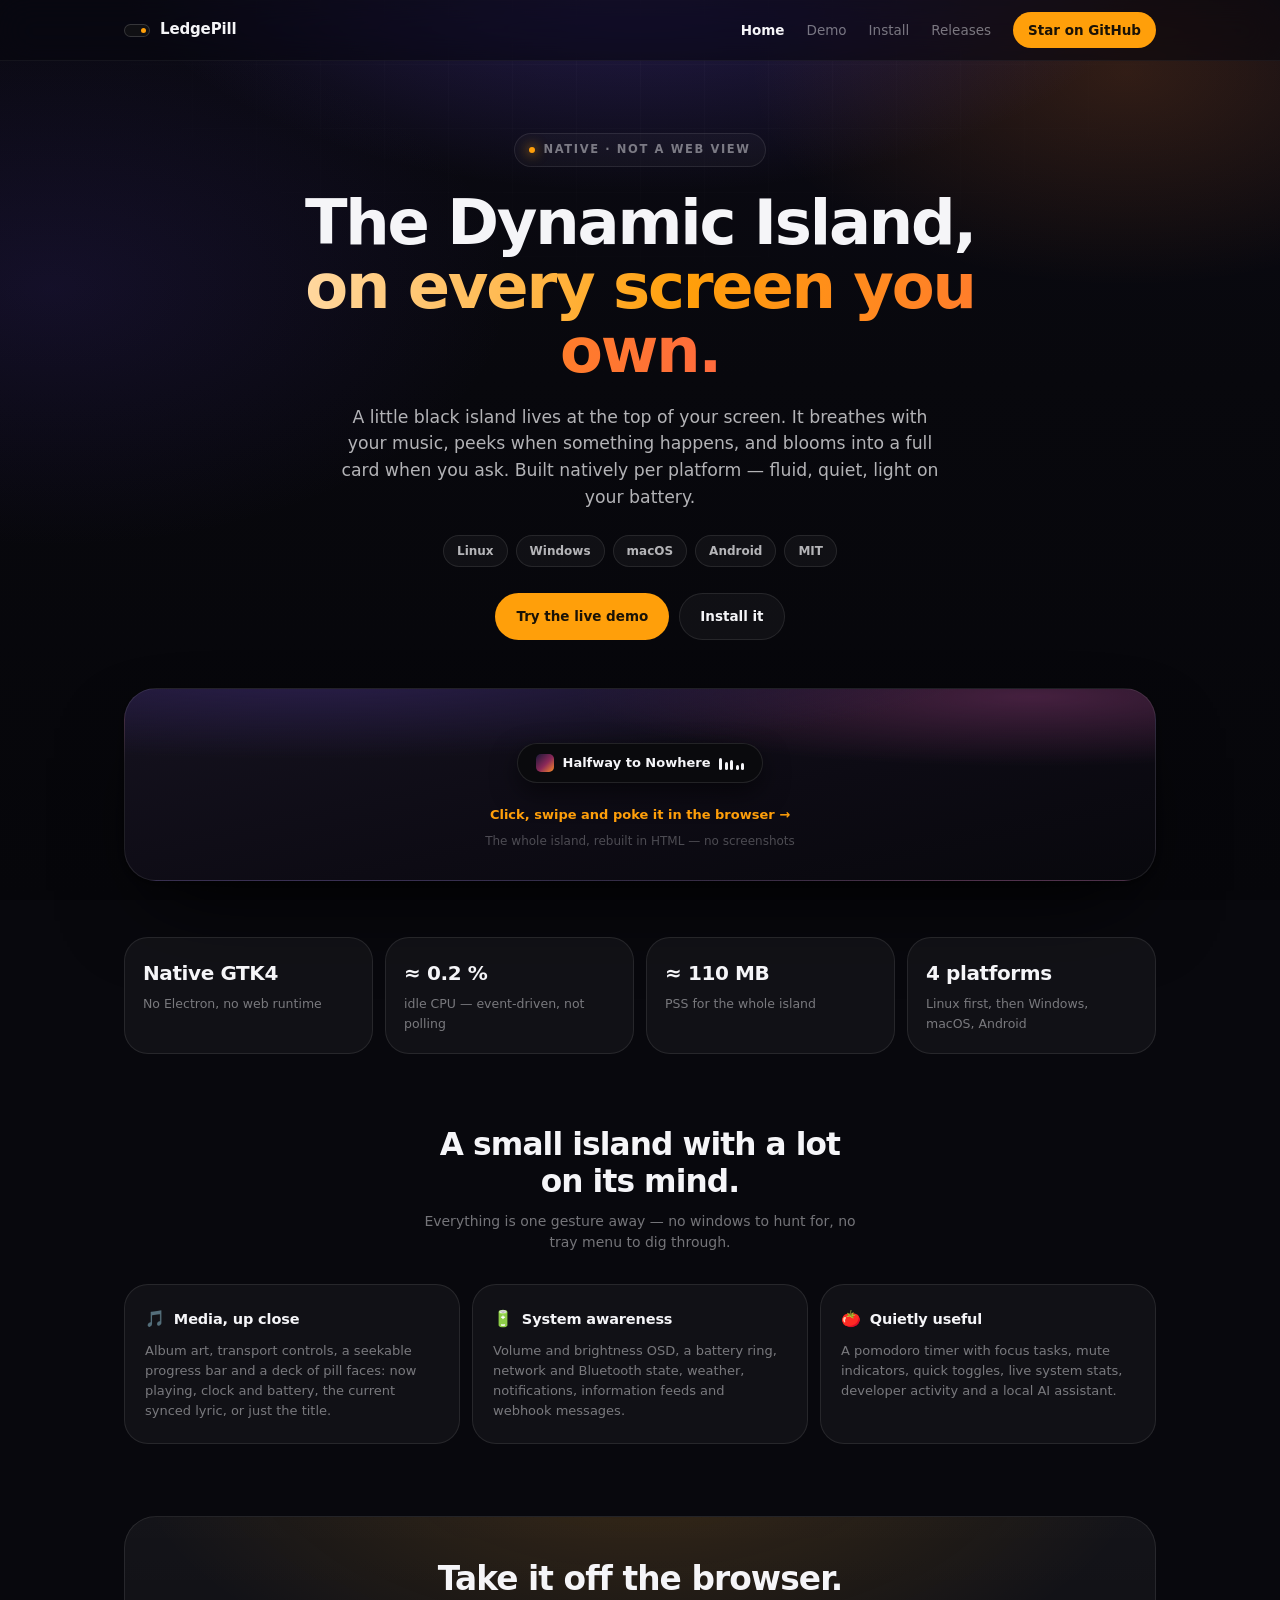
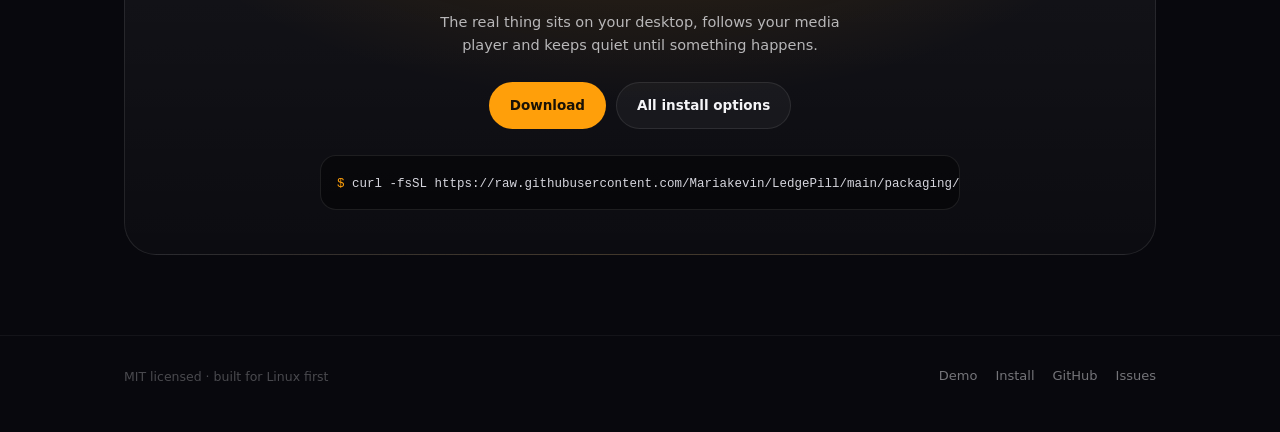
==== commit aaab97e1: "Split the docs page into a three-page site One 956-line file held the landing copy and the whole isl" ====
--- a/docs/index.html
+++ b/docs/index.html
@@ -4,467 +4,69 @@
 <meta charset="utf-8">
 <meta name="viewport" content="width=device-width, initial-scale=1">
 <title>LedgePill — the Dynamic Island, everywhere</title>
-<meta name="description" content="A native Dynamic Island for Linux, Windows, macOS and Android. This page is a browser replica you can click, swipe and poke.">
+<meta name="description" content="A native Dynamic Island for Linux, Windows, macOS and Android: media, battery, notifications and more in one small island. Play with the browser demo.">
 <meta name="theme-color" content="#08080d">
 <link rel="icon" href="data:image/svg+xml,%3Csvg xmlns='http://www.w3.org/2000/svg' viewBox='0 0 32 32'%3E%3Crect width='32' height='32' rx='9' fill='%2308080d'/%3E%3Crect x='6' y='12' width='20' height='8' rx='4' fill='%23fff'/%3E%3Ccircle cx='23.5' cy='16' r='1.6' fill='%23ff9f0a'/%3E%3C/svg%3E">
+<link rel="stylesheet" href="style.css">
 <style>
-  /* ---------------------------------------------------------------- tokens */
-  :root {
-    --bg: #08080d;
-    --ink: #f5f5f8;
-    --ink-2: rgba(245, 245, 248, .72);
-    --ink-3: rgba(245, 245, 248, .46);
-    --ink-4: rgba(245, 245, 248, .28);
-    --accent: #ff9f0a;
-    --accent-ink: #1a1206;
-    --line: rgba(255, 255, 255, .09);
-    --line-soft: rgba(255, 255, 255, .05);
-    --panel: rgba(255, 255, 255, .04);
-    --panel-hi: rgba(255, 255, 255, .07);
-    --r-xl: 32px;
-    --r-lg: 24px;
-    --r-md: 16px;
-    --r-pill: 999px;
-    --shadow: 0 40px 90px -30px rgba(0, 0, 0, .9), 0 2px 8px rgba(0, 0, 0, .5);
-    --maxw: 1080px;
-  }
-
-  * { margin: 0; padding: 0; box-sizing: border-box; }
-
-  html { scroll-behavior: smooth; }
-
-  body {
-    font-family: "Inter", "SF Pro Display", -apple-system, system-ui, sans-serif;
-    background: var(--bg);
-    color: var(--ink);
-    -webkit-font-smoothing: antialiased;
-    overflow-x: hidden;
-    line-height: 1.55;
-  }
-
-  /* ambient light */
-  .ambient {
-    position: fixed;
-    inset: 0;
-    z-index: -1;
-    pointer-events: none;
-    background:
-      radial-gradient(60% 42% at 50% -8%, rgba(120, 86, 255, .30), transparent 70%),
-      radial-gradient(42% 34% at 88% 8%, rgba(255, 130, 40, .16), transparent 70%),
-      radial-gradient(50% 40% at 4% 32%, rgba(90, 60, 200, .14), transparent 72%),
-      linear-gradient(180deg, #0b0a14 0%, #08080d 42%, #06060a 100%);
-  }
-  .ambient::after {
-    content: "";
-    position: absolute;
-    inset: 0;
-    background-image:
-      linear-gradient(rgba(255, 255, 255, .022) 1px, transparent 1px),
-      linear-gradient(90deg, rgba(255, 255, 255, .022) 1px, transparent 1px);
-    background-size: 64px 64px;
-    mask-image: radial-gradient(70% 50% at 50% 0%, #000 0%, transparent 78%);
-    -webkit-mask-image: radial-gradient(70% 50% at 50% 0%, #000 0%, transparent 78%);
-  }
-
-  .wrap { width: 100%; max-width: var(--maxw); margin: 0 auto; padding: 0 24px; }
-
-  a { color: inherit; }
-
-  /* --------------------------------------------------------------- top bar */
-  .topbar {
-    position: sticky;
-    top: 0;
-    z-index: 20;
-    backdrop-filter: blur(16px) saturate(140%);
-    -webkit-backdrop-filter: blur(16px) saturate(140%);
-    background: rgba(8, 8, 13, .62);
-    border-bottom: 1px solid var(--line-soft);
-  }
-  .topbar .wrap {
-    display: flex;
-    align-items: center;
-    justify-content: space-between;
-    gap: 20px;
-    height: 60px;
-  }
-  .brand {
-    display: inline-flex;
-    align-items: center;
-    gap: 10px;
+  /* ------------------------------------------------------------- teaser */
+  .teaser {
+    margin-top: 40px;
+    display: block;
     text-decoration: none;
-    font-weight: 650;
-    font-size: 15px;
-    letter-spacing: -.01em;
-  }
-  .brand-mark {
-    width: 26px;
-    height: 13px;
-    border-radius: var(--r-pill);
-    background: #101014;
-    border: 1px solid rgba(255, 255, 255, .16);
-    position: relative;
-    flex: none;
-  }
-  .brand-mark::after {
-    content: "";
-    position: absolute;
-    right: 3.5px;
-    top: 50%;
-    width: 5px;
-    height: 5px;
-    margin-top: -2.5px;
-    border-radius: 50%;
-    background: var(--accent);
-  }
-  .topnav { display: flex; align-items: center; gap: 22px; font-size: 13.5px; }
-  .topnav a {
-    text-decoration: none;
-    color: var(--ink-3);
-    font-weight: 500;
-    transition: color .16s ease;
-  }
-  .topnav a:hover { color: var(--ink); }
-  .topnav .cta {
-    color: var(--accent-ink);
-    background: var(--accent);
-    padding: 8px 15px;
-    border-radius: var(--r-pill);
-    font-weight: 650;
-    color: #1a1206;
-  }
-  .topnav .cta:hover { color: #1a1206; filter: brightness(1.08); }
-  @media (max-width: 620px) { .topnav .hide-sm { display: none; } }
-
-  /* ------------------------------------------------------------------ hero */
-  .hero { padding: 76px 0 40px; text-align: center; }
-  .eyebrow {
-    display: inline-flex;
-    align-items: center;
-    gap: 8px;
-    font-size: 11.5px;
-    font-weight: 650;
-    letter-spacing: .14em;
-    text-transform: uppercase;
-    color: var(--ink-3);
-    border: 1px solid var(--line);
-    background: rgba(255, 255, 255, .03);
-    padding: 7px 14px;
-    border-radius: var(--r-pill);
-  }
-  .eyebrow i {
-    width: 6px;
-    height: 6px;
-    border-radius: 50%;
-    background: var(--accent);
-    box-shadow: 0 0 12px 1px rgba(255, 159, 10, .7);
-  }
-  h1 {
-    margin: 26px auto 0;
-    max-width: 15ch;
-    font-size: clamp(2.35rem, 6.4vw, 4.15rem);
-    line-height: 1.02;
-    letter-spacing: -.035em;
-    font-weight: 700;
-  }
-  h1 .grad {
-    background: linear-gradient(96deg, #ffd8a1 0%, #ff9f0a 46%, #ff6a3d 100%);
-    -webkit-background-clip: text;
-    background-clip: text;
-    color: transparent;
-  }
-  .lede {
-    margin: 22px auto 0;
-    max-width: 56ch;
-    font-size: clamp(.98rem, 1.6vw, 1.08rem);
-    color: var(--ink-2);
-  }
-  .platforms {
-    display: flex;
-    flex-wrap: wrap;
-    justify-content: center;
-    gap: 8px;
-    margin-top: 26px;
-    list-style: none;
-  }
-  .platforms li {
-    font-size: 12px;
-    font-weight: 600;
-    color: var(--ink-2);
-    border: 1px solid var(--line);
-    background: var(--panel);
-    padding: 6px 13px;
-    border-radius: var(--r-pill);
-  }
-
-  /* ------------------------------------------------------------------ demo */
-  .demo { padding: 12px 0 8px; }
-  .demo-wrap { display: flex; flex-direction: column; align-items: center; }
-  .stage { display: flex; flex-direction: column; align-items: center; }
-
-  /* the fake desktop the island hangs in */
-  .screen {
-    position: relative;
-    width: min(720px, 100%);
+    border: 1px solid var(--line);
     border-radius: var(--r-xl);
-    border: 1px solid var(--line);
     box-shadow: var(--shadow);
-    overflow: hidden;
+    padding: 54px 24px 30px;
+    text-align: center;
     background:
       radial-gradient(110% 80% at 18% -10%, #2b1f4d 0%, transparent 58%),
       radial-gradient(85% 70% at 88% 4%, #45203f 0%, transparent 52%),
-      radial-gradient(60% 50% at 50% 108%, #16131f 0%, transparent 70%),
       linear-gradient(168deg, #15121f 0%, #0d0b14 58%, #08080d 100%);
-  }
-  .screen::after {
-    content: "";
-    position: absolute;
-    inset: 0;
-    pointer-events: none;
-    border-radius: inherit;
-    box-shadow: inset 0 1px 0 rgba(255, 255, 255, .07);
-  }
-  .menubar {
-    display: flex;
+    transition: transform .18s ease, border-color .18s ease;
+  }
+  .teaser:hover { transform: translateY(-2px); border-color: rgba(255, 255, 255, .18); }
+  .mock {
+    display: inline-flex;
     align-items: center;
-    justify-content: space-between;
-    gap: 12px;
-    padding: 12px 18px;
-    font-size: 11px;
-    font-weight: 600;
-    letter-spacing: .1em;
-    text-transform: uppercase;
-    color: var(--ink-4);
-    border-bottom: 1px solid var(--line-soft);
-  }
-  .menubar span { display: inline-flex; align-items: center; gap: 7px; }
-  .menubar .led {
-    width: 5px;
-    height: 5px;
-    border-radius: 50%;
-    background: rgba(255, 255, 255, .3);
-  }
-  .menubar .live { color: rgba(255, 159, 10, .8); }
-  .menubar .live .led { background: var(--accent); }
-
-  .stage {
-    padding: 16px 0 22px;
-    min-height: 210px;
-    justify-content: flex-start;
-  }
-
-  /* Opens as a card, so the island itself stays unpadded for measurement */
-  #island {
-    background: rgba(10, 10, 13, .97);
+    gap: 9px;
+    background: #0a0a0d;
     border: 1px solid rgba(255, 255, 255, .1);
-    border-radius: 26px;
-    box-shadow: 0 12px 34px rgba(0, 0, 0, .55), 0 1px 3px rgba(0, 0, 0, .5);
-    transition: width .26s cubic-bezier(.34, 1.2, .64, 1),
-                height .26s cubic-bezier(.34, 1.2, .64, 1),
-                border-radius .26s,
-                transform .2s ease;
-    transform-origin: top center;
-    position: relative;
-    overflow: hidden;
-    cursor: pointer;
-    user-select: none;
-    -webkit-user-select: none;
-  }
-  #island.expanded { border-radius: 30px; cursor: default; }
-  #island:not(.expanded):hover { transform: scale(1.04); }
-  #island:focus-visible { outline: 2px solid var(--accent); outline-offset: 6px; }
-  #island > section {
-    position: absolute;
-    top: 0;
-    left: 0;
-    opacity: 0;
-    pointer-events: none;
-    transition: opacity .2s;
-    white-space: nowrap;
-  }
-  #island > section.on { opacity: 1; pointer-events: auto; }
-
-  /* pill face */
-  #pill { display: flex; align-items: center; gap: 10px; padding: 9px 20px; }
-  .dot { color: var(--accent); font-size: 13px; }
-  #clock { font-weight: 650; font-size: 14px; letter-spacing: .4px; font-variant-numeric: tabular-nums; }
-  #pill .art { width: 20px; height: 20px; border-radius: 5px; display: none; }
-  #pill .t {
+    border-radius: var(--r-pill);
+    padding: 9px 18px;
+    box-shadow: 0 10px 26px rgba(0, 0, 0, .5);
+    font-size: 13px;
     font-weight: 650;
+    color: var(--ink);
+  }
+  .mock .art {
+    width: 18px;
+    height: 18px;
+    border-radius: 5px;
+    background: linear-gradient(135deg, #1a1738 0%, #8c2959 55%, #fa8c26 100%);
+  }
+  .mock .bars { display: inline-flex; align-items: flex-end; gap: 2.5px; height: 13px; }
+  .mock .bars i { width: 3px; border-radius: 2px; background: var(--ink); }
+  .mock .bars i:nth-child(1) { height: 12px; }
+  .mock .bars i:nth-child(2) { height: 8px; }
+  .mock .bars i:nth-child(3) { height: 10px; }
+  .mock .bars i:nth-child(4) { height: 5px; }
+  .mock .bars i:nth-child(5) { height: 7px; }
+  .teaser .go {
+    display: block;
+    margin-top: 22px;
     font-size: 13px;
-    max-width: 300px;
-    overflow: hidden;
-    text-overflow: ellipsis;
-    display: none;
-  }
-  #pbat { color: var(--accent); font-size: 11px; font-weight: 700; display: none; font-variant-numeric: tabular-nums; }
-  .eq { display: none; align-items: center; gap: 2.5px; height: 14px; }
-  .eq i {
-    width: 3px;
-    height: 4px;
-    border-radius: 2px;
-    background: var(--ink);
-    transition: height .06s linear;
-  }
-
-  /* peek */
-  #peek { display: flex; align-items: center; gap: 12px; padding: 12px 22px; }
-  #peek .ico { font-size: 17px; color: var(--accent); width: 22px; text-align: center; }
-  #peek .pt { font-weight: 700; font-size: 13px; }
-  #peek .pb { font-size: 12px; color: var(--ink-2); }
-  #peek .bar {
-    width: 150px;
-    height: 6px;
-    border-radius: var(--r-pill);
-    background: rgba(255, 255, 255, .12);
-    overflow: hidden;
-  }
-  #peek .bar i { display: block; height: 100%; background: #fff; border-radius: var(--r-pill); }
-
-  /* expanded card */
-  #card { padding: 20px; width: min(400px, calc(100vw - 56px)); white-space: normal; }
-  .chips { display: flex; gap: 8px; justify-content: flex-end; margin-bottom: 12px; }
-  .chip {
-    background: rgba(255, 255, 255, .06);
-    border-radius: var(--r-pill);
-    padding: 4px 11px;
-    font-size: 11px;
-    font-weight: 600;
-    color: var(--ink-2);
-    white-space: nowrap;
-  }
-  .head { display: flex; gap: 14px; align-items: center; }
-  .head .art { width: 92px; height: 92px; border-radius: 20px; flex: none; }
-  .art {
-    background:
-      radial-gradient(circle at 65% 30%, rgba(255, 255, 255, .25), transparent 40%),
-      linear-gradient(135deg, #1a1738 0%, #8c2959 55%, #fa8c26 100%);
-  }
-  .meta { min-width: 0; }
-  .meta .title { font-weight: 700; font-size: 16px; }
-  .meta .artist { font-size: 13px; color: var(--ink-2); margin-top: 3px; }
-  .meta .album { font-size: 11px; color: var(--ink-3); margin-top: 3px; }
-  .seek { display: flex; align-items: center; gap: 8px; margin: 14px 0 4px; }
-  .seek span {
-    font-size: 10px;
-    font-weight: 600;
-    color: var(--ink-3);
-    font-variant-numeric: tabular-nums;
-  }
-  .seek .tr {
-    flex: 1;
-    height: 5px;
-    border-radius: var(--r-pill);
-    background: rgba(255, 255, 255, .12);
-    position: relative;
-    cursor: pointer;
-  }
-  .seek .tr i {
-    position: absolute;
-    left: 0;
-    top: 0;
-    height: 100%;
-    background: var(--accent);
-    border-radius: var(--r-pill);
-  }
-  .seek .tr b {
-    position: absolute;
-    top: 50%;
-    width: 12px;
-    height: 12px;
-    border-radius: 50%;
-    background: #fff;
-    transform: translate(-6px, -50%);
-    box-shadow: 0 1px 3px rgba(0, 0, 0, .4);
-  }
-  .controls { display: flex; justify-content: center; align-items: center; gap: 18px; margin: 10px 0 4px; }
-  .controls button {
-    background: transparent;
-    border: none;
-    color: var(--ink);
-    font-size: 17px;
-    width: 38px;
-    height: 38px;
-    border-radius: 50%;
-    cursor: pointer;
-  }
-  .controls button:hover { background: rgba(255, 255, 255, .1); }
-  .controls .main { background: rgba(255, 255, 255, .1); width: 52px; height: 52px; font-size: 21px; }
-  .toggles { display: flex; justify-content: center; gap: 12px; margin: 12px 0; }
-  .toggles button {
-    width: 44px;
-    height: 44px;
-    border-radius: 50%;
-    border: none;
-    background: rgba(255, 255, 255, .07);
-    color: var(--ink);
-    font-size: 16px;
-    cursor: pointer;
-    transition: background .15s ease, color .15s ease;
-  }
-  .toggles button:hover { background: rgba(255, 255, 255, .13); }
-  .toggles button.onn { background: var(--accent); color: #0c0c0e; }
-  .tiles { display: grid; grid-template-columns: repeat(4, 1fr); gap: 10px; }
-  .tile { background: rgba(255, 255, 255, .06); border-radius: 18px; padding: 12px 8px; text-align: center; }
-  .tile .big { font-weight: 700; font-size: 16px; font-variant-numeric: tabular-nums; }
-  .tile .sub { font-size: 10px; color: var(--ink-3); margin-top: 4px; }
-  .tile svg { display: block; margin: 0 auto 2px; }
-  #timerTile { cursor: pointer; }
-  #timerTile.run .big { color: var(--accent); }
-  .sys { text-align: center; font-size: 11px; font-weight: 600; color: var(--ink-3); margin-top: 12px; }
-
-  .caption {
-    text-align: center;
-    font-size: 12px;
-    color: var(--ink-4);
-    padding: 0 18px;
-  }
-  @media (max-width: 420px) {
-    #pill { gap: 8px; padding: 8px 14px; }
-    #pill .t { max-width: 150px; }
-    .tiles { gap: 6px; }
-    .tile { padding: 10px 4px; }
-  }
-
-  /* ---------------------------------------------------------------- controls */
-  .deck { margin-top: 24px; display: flex; flex-direction: column; align-items: center; gap: 14px; }
-  .group-label {
-    font-size: 10.5px;
     font-weight: 650;
-    letter-spacing: .13em;
-    text-transform: uppercase;
-    color: var(--ink-4);
-    margin-bottom: 9px;
-    text-align: center;
-  }
-  .group { text-align: center; }
-  .chiprow { display: flex; flex-wrap: wrap; justify-content: center; gap: 8px; }
-  .chiprow button {
-    font-family: inherit;
-    font-size: 12.5px;
-    font-weight: 600;
-    color: var(--ink-2);
-    background: var(--panel);
-    border: 1px solid var(--line);
-    border-radius: var(--r-pill);
-    padding: 8px 15px;
-    cursor: pointer;
-    transition: background .15s ease, color .15s ease, border-color .15s ease;
-  }
-  .chiprow button:hover { background: var(--panel-hi); color: var(--ink); }
-  .chiprow button.on {
-    background: rgba(255, 159, 10, .14);
-    border-color: rgba(255, 159, 10, .42);
-    color: #ffce85;
-  }
-  .chiprow button:focus-visible { outline: 2px solid var(--accent); outline-offset: 3px; }
-  .tip { font-size: 12.5px; color: var(--ink-3); text-align: center; max-width: 52ch; }
-
-  /* ------------------------------------------------------------------ facts */
+    color: var(--accent);
+  }
+  .teaser .sub { display: block; margin-top: 6px; font-size: 12px; color: var(--ink-4); }
+
+  /* -------------------------------------------------------------- facts */
   .facts {
     display: grid;
     grid-template-columns: repeat(4, 1fr);
     gap: 12px;
-    margin: 72px 0 0;
+    margin: 56px 0 0;
     list-style: none;
   }
   .facts li {
@@ -475,7 +77,7 @@
   }
   .facts .num {
     display: block;
-    font-size: 21px;
+    font-size: 20px;
     font-weight: 700;
     letter-spacing: -.02em;
     font-variant-numeric: tabular-nums;
@@ -483,9 +85,40 @@
   .facts .cap { display: block; font-size: 12.5px; color: var(--ink-3); margin-top: 5px; }
   @media (max-width: 760px) { .facts { grid-template-columns: repeat(2, 1fr); } }
 
-  /* -------------------------------------------------------------------- cta */
+  /* ------------------------------------------------------------ features */
+  .section { margin-top: 72px; }
+  .section-head { text-align: center; max-width: 44ch; margin: 0 auto 30px; }
+  .section-head h2 {
+    font-size: clamp(1.4rem, 3vw, 1.95rem);
+    letter-spacing: -.028em;
+    line-height: 1.2;
+  }
+  .section-head p { margin-top: 10px; font-size: 14px; color: var(--ink-3); }
+  .features {
+    display: grid;
+    grid-template-columns: repeat(3, 1fr);
+    gap: 12px;
+  }
+  .features article {
+    background: var(--panel);
+    border: 1px solid var(--line);
+    border-radius: var(--r-lg);
+    padding: 22px 20px;
+  }
+  .features h3 {
+    font-size: 14.5px;
+    letter-spacing: -.01em;
+    display: flex;
+    align-items: center;
+    gap: 9px;
+  }
+  .features h3 span { font-size: 16px; }
+  .features p { margin-top: 9px; font-size: 13px; color: var(--ink-3); }
+  @media (max-width: 820px) { .features { grid-template-columns: 1fr; } }
+
+  /* ----------------------------------------------------------------- cta */
   .cta-panel {
-    margin: 64px 0 0;
+    margin: 72px 0 0;
     border: 1px solid var(--line);
     border-radius: var(--r-xl);
     padding: 44px 32px;
@@ -500,65 +133,6 @@
     line-height: 1.15;
   }
   .cta-panel p { color: var(--ink-2); font-size: 14.5px; margin: 12px auto 0; max-width: 46ch; }
-  .buttons { display: flex; flex-wrap: wrap; justify-content: center; gap: 10px; margin-top: 26px; }
-  .btn {
-    display: inline-flex;
-    align-items: center;
-    gap: 8px;
-    text-decoration: none;
-    font-size: 13.5px;
-    font-weight: 650;
-    padding: 12px 20px;
-    border-radius: var(--r-pill);
-    border: 1px solid transparent;
-    transition: transform .15s ease, filter .15s ease, background .15s ease;
-  }
-  .btn:hover { transform: translateY(-1px); }
-  .btn-primary { background: var(--accent); color: #1a1206; }
-  .btn-primary:hover { filter: brightness(1.08); }
-  .btn-ghost { background: var(--panel); border-color: var(--line); color: var(--ink); }
-  .btn-ghost:hover { background: var(--panel-hi); }
-
-  .install {
-    margin: 26px auto 0;
-    max-width: 620px;
-    border: 1px solid var(--line);
-    border-radius: var(--r-md);
-    background: rgba(0, 0, 0, .42);
-    padding: 14px 16px;
-    text-align: left;
-    overflow-x: auto;
-  }
-  .install code {
-    font-family: ui-monospace, "SF Mono", Menlo, Consolas, monospace;
-    font-size: 12.5px;
-    color: #d6d6de;
-    white-space: pre;
-  }
-  .install .p { color: var(--accent); user-select: none; }
-
-  /* ----------------------------------------------------------------- footer */
-  footer {
-    margin-top: 72px;
-    border-top: 1px solid var(--line-soft);
-    padding: 30px 0 46px;
-  }
-  footer .wrap {
-    display: flex;
-    flex-wrap: wrap;
-    align-items: center;
-    justify-content: space-between;
-    gap: 16px;
-  }
-  footer .note { font-size: 12.5px; color: var(--ink-4); }
-  footer nav { display: flex; flex-wrap: wrap; gap: 18px; font-size: 13px; }
-  footer nav a { color: var(--ink-3); text-decoration: none; }
-  footer nav a:hover { color: var(--ink); }
-
-  @media (prefers-reduced-motion: reduce) {
-    html { scroll-behavior: auto; }
-    * { transition-duration: .01ms !important; animation-duration: .01ms !important; }
-  }
 </style>
 </head>
 <body>
@@ -566,12 +140,13 @@
 
 <header class="topbar">
   <div class="wrap">
-    <a class="brand" href="https://github.com/Mariakevin/LedgePill">
+    <a class="brand" href="index.html">
       <span class="brand-mark" aria-hidden="true"></span> LedgePill
     </a>
     <nav class="topnav">
-      <a class="hide-sm" href="#demo">Demo</a>
-      <a class="hide-sm" href="https://github.com/Mariakevin/LedgePill#readme">Docs</a>
+      <a href="index.html" aria-current="page">Home</a>
+      <a href="demo.html">Demo</a>
+      <a href="install.html">Install</a>
       <a class="hide-sm" href="https://github.com/Mariakevin/LedgePill/releases">Releases</a>
       <a class="cta" href="https://github.com/Mariakevin/LedgePill">Star on GitHub</a>
     </nav>
@@ -579,13 +154,13 @@
 </header>
 
 <main class="wrap">
-  <section class="hero">
-    <p class="eyebrow"><i aria-hidden="true"></i> Browser replica</p>
+  <section class="page-head">
+    <p class="eyebrow"><i aria-hidden="true"></i> Native · not a web view</p>
     <h1>The Dynamic Island,<br><span class="grad">on every screen you own.</span></h1>
     <p class="lede">
       A little black island lives at the top of your screen. It breathes with your music,
       peeks when something happens, and blooms into a full card when you ask.
-      This page is the web replica — poke it as much as you like.
+      Built natively per platform — fluid, quiet, light on your battery.
     </p>
     <ul class="platforms">
       <li>Linux</li>
@@ -594,103 +169,21 @@
       <li>Android</li>
       <li>MIT</li>
     </ul>
-  </section>
-
-  <section class="demo" id="demo" aria-label="Interactive demo">
-    <div class="demo-wrap">
-      <div class="screen">
-        <div class="menubar" aria-hidden="true">
-          <span>LedgePill</span>
-          <span class="live"><i class="led"></i> live demo</span>
-        </div>
-        <div class="stage">
-          <div id="island" tabindex="0" role="group" aria-label="LedgePill island — click to flip faces, right-click to open the card">
-            <section id="pill" class="on">
-              <div class="art"></div>
-              <div class="t" id="ptitle"></div>
-              <div class="t" id="plyric"></div>
-              <div class="eq" aria-hidden="true"><i></i><i></i><i></i><i></i><i></i></div>
-              <span class="dot">●</span>
-              <span id="clock">--:--</span>
-              <span id="pbat">⚡ 84%</span>
-            </section>
-
-            <section id="peek">
-              <span class="ico"></span>
-              <div><div class="pt"></div><div class="pb"></div></div>
-              <div class="bar"><i></i></div>
-            </section>
-
-            <section id="card">
-              <div class="chips"><span class="chip">ᛒ MX Buds · 80%</span><span class="chip">HomeNet</span></div>
-              <div class="head">
-                <div class="art"></div>
-                <div class="meta">
-                  <div class="title">Halfway to Nowhere</div>
-                  <div class="artist">Night Cartography</div>
-                  <div class="album">Isole Perdute</div>
-                </div>
-              </div>
-              <div class="seek">
-                <span id="tNow">0:47</span>
-                <div class="tr" id="seekTr"><i></i><b></b></div>
-                <span>3:34</span>
-              </div>
-              <div class="controls">
-                <button aria-label="Previous track">⏮</button>
-                <button class="main" id="playBtn" aria-label="Play or pause">⏸</button>
-                <button aria-label="Next track">⏭</button>
-              </div>
-              <div class="toggles">
-                <button id="muteBtn" title="Mute" aria-label="Toggle mute">🔊</button>
-                <button id="micBtn" title="Mic" aria-label="Toggle microphone">🎙</button>
-                <button id="cafBtn" title="Caffeine" aria-label="Toggle caffeine mode">☕</button>
-                <button title="Screenshot" aria-label="Take a screenshot">📷</button>
-              </div>
-              <div class="tiles">
-                <div class="tile">
-                  <svg width="40" height="40" viewBox="0 0 40 40" aria-hidden="true">
-                    <circle cx="20" cy="20" r="16" fill="none" stroke="rgba(255,255,255,.13)" stroke-width="3.5"/>
-                    <circle cx="20" cy="20" r="16" fill="none" stroke="#34d64a" stroke-width="3.5"
-                      stroke-linecap="round" stroke-dasharray="84.4 100.5"
-                      transform="rotate(-90 20 20)"/>
-                  </svg>
-                  <div class="sub">84%</div>
-                </div>
-                <div class="tile"><div class="big">🔊</div><div class="sub">Volume</div></div>
-                <div class="tile" id="timerTile"><div class="big" id="timerTxt">25:00</div><div class="sub">Focus</div></div>
-                <div class="tile"><div class="big">☀️ 24°</div><div class="sub">Sunny</div></div>
-              </div>
-              <div class="sys">CPU 6%&nbsp;&nbsp;·&nbsp;&nbsp;RAM 5.9 GiB (38%)</div>
-            </section>
-          </div>
-        </div>
-        <p class="caption">click to flip faces · swipe to switch · right-click opens the card</p>
-      </div>
-
-      <div class="deck">
-        <div class="group">
-          <div class="group-label" id="faces-label">Pill faces</div>
-          <div class="chiprow" role="group" aria-labelledby="faces-label">
-            <button data-face="0">auto</button>
-            <button data-face="1">status</button>
-            <button data-face="2">lyrics</button>
-            <button data-face="3">title</button>
-            <button data-face="4">clock</button>
-          </div>
-        </div>
-        <div class="group">
-          <div class="group-label" id="peeks-label">Trigger a peek</div>
-          <div class="chiprow" role="group" aria-labelledby="peeks-label">
-            <button data-peek="volume">volume</button>
-            <button data-peek="notify">notification</button>
-            <button data-peek="charge">charger</button>
-          </div>
-        </div>
-        <p class="tip">The face deck is the app's idea: a swipe swaps what lives in the pill — now playing, clock and battery, the current lyric, or just the title.</p>
-      </div>
-    </div>
-  </section>
+    <div class="buttons">
+      <a class="btn btn-primary" href="demo.html">Try the live demo</a>
+      <a class="btn btn-ghost" href="install.html">Install it</a>
+    </div>
+  </section>
+
+  <a class="teaser" href="demo.html">
+    <span class="mock" aria-hidden="true">
+      <span class="art"></span>
+      Halfway to Nowhere
+      <span class="bars"><i></i><i></i><i></i><i></i><i></i></span>
+    </span>
+    <span class="go">Click, swipe and poke it in the browser →</span>
+    <span class="sub">The whole island, rebuilt in HTML — no screenshots</span>
+  </a>
 
   <section aria-label="Project facts">
     <ul class="facts">
@@ -711,6 +204,27 @@
         <span class="cap">Linux first, then Windows, macOS, Android</span>
       </li>
     </ul>
+  </section>
+
+  <section class="section" aria-label="What it does">
+    <div class="section-head">
+      <h2>A small island with a lot on its mind.</h2>
+      <p>Everything is one gesture away — no windows to hunt for, no tray menu to dig through.</p>
+    </div>
+    <div class="features">
+      <article>
+        <h3><span aria-hidden="true">🎵</span> Media, up close</h3>
+        <p>Album art, transport controls, a seekable progress bar and a deck of pill faces: now playing, clock and battery, the current synced lyric, or just the title.</p>
+      </article>
+      <article>
+        <h3><span aria-hidden="true">🔋</span> System awareness</h3>
+        <p>Volume and brightness OSD, a battery ring, network and Bluetooth state, weather, notifications, information feeds and webhook messages.</p>
+      </article>
+      <article>
+        <h3><span aria-hidden="true">🍅</span> Quietly useful</h3>
+        <p>A pomodoro timer with focus tasks, mute indicators, quick toggles, live system stats, developer activity and a local AI assistant.</p>
+      </article>
+    </div>
   </section>
 
   <section class="cta-panel">
@@ -718,9 +232,9 @@
     <p>The real thing sits on your desktop, follows your media player and keeps quiet until something happens.</p>
     <div class="buttons">
       <a class="btn btn-primary" href="https://github.com/Mariakevin/LedgePill/releases">Download</a>
-      <a class="btn btn-ghost" href="https://github.com/Mariakevin/LedgePill#readme">Read the README</a>
-    </div>
-    <div class="install">
+      <a class="btn btn-ghost" href="install.html">All install options</a>
+    </div>
+    <div class="code">
       <code><span class="p">$</span> curl -fsSL https://raw.githubusercontent.com/Mariakevin/LedgePill/main/packaging/install.sh | sudo bash</code>
     </div>
   </section>
@@ -730,227 +244,12 @@
   <div class="wrap">
     <span class="note">MIT licensed · built for Linux first</span>
     <nav>
+      <a href="demo.html">Demo</a>
+      <a href="install.html">Install</a>
       <a href="https://github.com/Mariakevin/LedgePill">GitHub</a>
-      <a href="https://github.com/Mariakevin/LedgePill/releases">Releases</a>
       <a href="https://github.com/Mariakevin/LedgePill/issues">Issues</a>
-      <a href="https://github.com/Mariakevin/LedgePill/blob/main/LICENSE">License</a>
     </nav>
   </div>
 </footer>
-
-<script>
-const island = document.getElementById('island');
-const secs = { pill: document.getElementById('pill'),
-               peek: document.getElementById('peek'),
-               card: document.getElementById('card') };
-let state = 'pill', playing = true, pos = 47, peekTimer = 0;
-const reduceMotion = window.matchMedia('(prefers-reduced-motion: reduce)').matches;
-
-function fit(name) {
-  const el = secs[name];
-  for (const k in secs) secs[k].classList.toggle('on', k === name);
-  island.classList.toggle('expanded', name === 'card');
-  island.style.width = el.scrollWidth + 'px';
-  island.style.height = el.scrollHeight + 'px';
-  state = name === 'card' ? 'expanded' : name;
-}
-
-/* pill face deck — click cycles, swipe switches, right-click opens the card */
-const pillArt = secs.pill.querySelector('.art'),
-      pillT = document.getElementById('ptitle'),
-      pillLyric = document.getElementById('plyric'),
-      eq = secs.pill.querySelector('.eq'),
-      dot = secs.pill.querySelector('.dot'),
-      clock = document.getElementById('clock'),
-      pbat = document.getElementById('pbat');
-const FACES = ['auto', 'status', 'lyrics', 'title', 'clock'];
-let faceIdx = 0;
-const LYRICS = [
-  [0, '♪'], [42, 'Taillights paint the dashboard gold'],
-  [48, 'Half a tank and nowhere to be'], [55, 'You said turn the radio up'],
-  [62, 'So I let the night drive me'], [70, 'Halfway to nowhere, right on time'],
-  [78, 'Every wrong turn felt like mine'], [86, '♪'],
-];
-function lyricAt(s) {
-  let line = '♪';
-  for (const [t, txt] of LYRICS) if (t <= s) line = txt;
-  return line;
-}
-function syncFaceButtons() {
-  document.querySelectorAll('[data-face]').forEach(b =>
-    b.classList.toggle('on', Number(b.dataset.face) === faceIdx));
-}
-function pillFace() {
-  const face = FACES[faceIdx], music = playing;
-  for (const el of [pillArt, pillT, pillLyric]) el.style.display = 'none';
-  eq.style.display = 'none';
-  for (const el of [dot, clock, pbat]) el.style.display = 'none';
-
-  if (face === 'auto' && music) {
-    pillArt.style.display = 'block'; eq.style.display = 'flex';
-    pillT.style.display = 'block';
-    pillT.textContent = 'Halfway to Nowhere';   // title only, never the artist
-  } else if (face === 'status') {
-    clock.style.display = 'inline'; pbat.style.display = 'inline';
-  } else if (face === 'lyrics' && music) {
-    pillLyric.style.display = 'block';
-    pillLyric.textContent = lyricAt(pos);
-  } else if (face === 'title' && music) {
-    pillT.style.display = 'block';
-    pillT.textContent = 'Halfway to Nowhere';
-  } else if (face === 'clock') {
-    clock.style.display = 'inline';
-  } else {
-    dot.style.display = 'inline'; clock.style.display = 'inline';
-  }
-  syncFaceButtons();
-  if (state === 'pill') fit('pill');
-}
-function cycleFace(step) {
-  faceIdx = (faceIdx + step + FACES.length) % FACES.length;
-  pillFace();
-}
-function tickClock() {
-  const d = new Date();
-  clock.textContent = String(d.getHours()).padStart(2, '0') + ':' +
-                      String(d.getMinutes()).padStart(2, '0');
-}
-tickClock(); setInterval(tickClock, 5000);
-
-/* beat-driven EQ — kick on the beat, bar 1 = bass … bar 5 = highs */
-const bars = eq.querySelectorAll('i'), BPM = 122;
-const resp = [1.0, 0.85, 0.55, 0.4, 0.3], shim = [0.05, 0.1, 0.25, 0.35, 0.45];
-if (!reduceMotion) setInterval(() => {
-  if (!playing || state !== 'pill') return;
-  const t = performance.now() / 1000, beat = t * BPM / 60;
-  const kick = Math.pow(Math.max(0, Math.cos(beat * 2 * Math.PI)), 14);
-  const off = Math.pow(Math.max(0, Math.cos((beat + .5) * 2 * Math.PI)), 14);
-  bars.forEach((b, i) => {
-    const s = shim[i] * (0.5 + 0.5 * Math.sin(t * (7 + i * 3.1) + i));
-    const v = 0.18 + resp[i] * kick * 0.82 + s + off * 0.25 * (1 - resp[i]);
-    b.style.height = Math.max(3, Math.min(14, v * 14)) + 'px';
-  });
-}, 50);
-
-/* click cycles faces · swipe switches · right-click opens the card */
-let swiped = false, downX = null;
-island.addEventListener('pointerdown', e => { downX = e.clientX; });
-island.addEventListener('pointerup', e => {
-  if (downX !== null && state === 'pill' && Math.abs(e.clientX - downX) > 40) {
-    cycleFace(e.clientX < downX ? +1 : -1);
-    swiped = true; setTimeout(() => swiped = false, 250);
-  }
-  downX = null;
-});
-island.addEventListener('click', e => {
-  if (swiped) return;
-  if (state === 'pill' || state === 'peek') { cycleFace(+1); return; }
-  if (e.target.closest('button') || e.target.closest('#seekTr') ||
-      e.target.closest('#timerTile')) return;
-  fit('pill');   // click on empty card space closes it
-});
-island.addEventListener('contextmenu', e => {
-  e.preventDefault();
-  fit(state === 'expanded' ? 'pill' : 'card');
-});
-island.addEventListener('keydown', e => {
-  if (e.key === 'Enter' || e.key === ' ') {
-    e.preventDefault();
-    fit(state === 'expanded' ? 'pill' : 'card');
-  }
-  if (e.key === 'ArrowRight' && state !== 'expanded') { e.preventDefault(); cycleFace(+1); }
-  if (e.key === 'ArrowLeft' && state !== 'expanded') { e.preventDefault(); cycleFace(-1); }
-});
-let leaveT = 0;
-island.addEventListener('mouseleave', () => {
-  if (state !== 'expanded') return;
-  leaveT = setTimeout(() => fit('pill'), 900);
-});
-island.addEventListener('mouseenter', () => clearTimeout(leaveT));
-
-/* explicit face picker under the demo */
-document.querySelectorAll('[data-face]').forEach(btn =>
-  btn.addEventListener('click', () => {
-    faceIdx = Number(btn.dataset.face);
-    if (state !== 'pill') fit('pill');
-    pillFace();
-  }));
-
-/* player */
-const playBtn = document.getElementById('playBtn'),
-      seekFill = document.querySelector('#seekTr i'),
-      seekKnob = document.querySelector('#seekTr b'),
-      tNow = document.getElementById('tNow'), LEN = 214;
-playBtn.addEventListener('click', () => {
-  playing = !playing;
-  playBtn.textContent = playing ? '⏸' : '▶';
-  pillFace();
-});
-setInterval(() => {
-  if (playing) {
-    pos = (pos + 1) % LEN; drawSeek();
-    if (FACES[faceIdx] === 'lyrics' && state === 'pill') {
-      pillLyric.textContent = lyricAt(pos);
-      fit('pill');
-    }
-  }
-}, 1000);
-function drawSeek() {
-  const f = pos / LEN * 100;
-  seekFill.style.width = f + '%'; seekKnob.style.left = f + '%';
-  tNow.textContent = Math.floor(pos / 60) + ':' + String(pos % 60).padStart(2, '0');
-}
-document.getElementById('seekTr').addEventListener('click', e => {
-  const r = e.currentTarget.getBoundingClientRect();
-  pos = Math.round((e.clientX - r.left) / r.width * LEN); drawSeek();
-});
-drawSeek();
-
-/* toggles */
-for (const id of ['muteBtn', 'micBtn', 'cafBtn'])
-  document.getElementById(id).addEventListener('click',
-    e => e.currentTarget.classList.toggle('onn'));
-
-/* focus timer */
-const timerTile = document.getElementById('timerTile'),
-      timerTxt = document.getElementById('timerTxt');
-let tLeft = 25 * 60, tRun = false;
-timerTile.addEventListener('click', () => {
-  tRun = !tRun; timerTile.classList.toggle('run', tRun);
-});
-setInterval(() => {
-  if (!tRun) return;
-  tLeft = Math.max(0, tLeft - 1);
-  timerTxt.textContent = String(Math.floor(tLeft / 60)).padStart(2, '0') + ':' +
-                         String(tLeft % 60).padStart(2, '0');
-  if (!tLeft) { tRun = false; timerTile.classList.remove('run'); tLeft = 25 * 60; }
-}, 1000);
-
-/* peeks */
-const peeks = {
-  volume: { ico: '🔊', t: '62%', b: '', bar: 62 },
-  notify: { ico: '📅', t: 'Standup in 10 minutes', b: 'Team sync · Room 2' },
-  charge: { ico: '⚡', t: 'Charging', b: '84%' },
-};
-document.querySelectorAll('[data-peek]').forEach(btn =>
-  btn.addEventListener('click', () => showPeek(peeks[btn.dataset.peek])));
-function showPeek(p) {
-  if (state === 'expanded') return;
-  secs.peek.querySelector('.ico').textContent = p.ico;
-  secs.peek.querySelector('.pt').textContent = p.t;
-  secs.peek.querySelector('.pb').textContent = p.b || '';
-  secs.peek.querySelector('.pb').style.display = p.b ? 'block' : 'none';
-  const bar = secs.peek.querySelector('.bar');
-  bar.style.display = p.bar != null ? 'block' : 'none';
-  if (p.bar != null) bar.querySelector('i').style.width = p.bar + '%';
-  fit('peek');
-  clearTimeout(peekTimer);
-  peekTimer = setTimeout(() => { if (state === 'peek') fit('pill'); }, 2200);
-}
-
-pillFace();
-fit('pill');
-addEventListener('resize', () => fit(state === 'expanded' ? 'card' : state));
-</script>
 </body>
 </html>
--- a/docs/style.css
+++ b/docs/style.css
@@ -0,0 +1,266 @@
+/* LedgePill docs — shared chrome for index.html, demo.html and install.html
+   No frameworks, no webfonts: one local stylesheet so the three pages
+   share tokens, navigation and footer. */
+
+/* ---------------------------------------------------------------- tokens */
+:root {
+  --bg: #08080d;
+  --ink: #f5f5f8;
+  --ink-2: rgba(245, 245, 248, .72);
+  --ink-3: rgba(245, 245, 248, .46);
+  --ink-4: rgba(245, 245, 248, .28);
+  --accent: #ff9f0a;
+  --accent-ink: #1a1206;
+  --line: rgba(255, 255, 255, .09);
+  --line-soft: rgba(255, 255, 255, .05);
+  --panel: rgba(255, 255, 255, .04);
+  --panel-hi: rgba(255, 255, 255, .07);
+  --r-xl: 32px;
+  --r-lg: 24px;
+  --r-md: 16px;
+  --r-pill: 999px;
+  --shadow: 0 40px 90px -30px rgba(0, 0, 0, .9), 0 2px 8px rgba(0, 0, 0, .5);
+  --maxw: 1080px;
+}
+
+* { margin: 0; padding: 0; box-sizing: border-box; }
+
+html { scroll-behavior: smooth; }
+
+body {
+  font-family: "Inter", "SF Pro Display", -apple-system, system-ui, sans-serif;
+  background: var(--bg);
+  color: var(--ink);
+  -webkit-font-smoothing: antialiased;
+  overflow-x: hidden;
+  line-height: 1.55;
+  display: flex;
+  min-height: 100vh;
+  flex-direction: column;
+}
+
+main { flex: 1; }
+
+a { color: inherit; }
+
+/* ambient light + faint grid, fixed behind everything */
+.ambient {
+  position: fixed;
+  inset: 0;
+  z-index: -1;
+  pointer-events: none;
+  background:
+    radial-gradient(60% 42% at 50% -8%, rgba(120, 86, 255, .30), transparent 70%),
+    radial-gradient(42% 34% at 88% 8%, rgba(255, 130, 40, .16), transparent 70%),
+    radial-gradient(50% 40% at 4% 32%, rgba(90, 60, 200, .14), transparent 72%),
+    linear-gradient(180deg, #0b0a14 0%, #08080d 42%, #06060a 100%);
+}
+.ambient::after {
+  content: "";
+  position: absolute;
+  inset: 0;
+  background-image:
+    linear-gradient(rgba(255, 255, 255, .022) 1px, transparent 1px),
+    linear-gradient(90deg, rgba(255, 255, 255, .022) 1px, transparent 1px);
+  background-size: 64px 64px;
+  mask-image: radial-gradient(70% 50% at 50% 0%, #000 0%, transparent 78%);
+  -webkit-mask-image: radial-gradient(70% 50% at 50% 0%, #000 0%, transparent 78%);
+}
+
+.wrap { width: 100%; max-width: var(--maxw); margin: 0 auto; padding: 0 24px; }
+
+/* ---------------------------------------------------------------- top bar */
+.topbar {
+  position: sticky;
+  top: 0;
+  z-index: 20;
+  backdrop-filter: blur(16px) saturate(140%);
+  -webkit-backdrop-filter: blur(16px) saturate(140%);
+  background: rgba(8, 8, 13, .62);
+  border-bottom: 1px solid var(--line-soft);
+}
+.topbar .wrap {
+  display: flex;
+  align-items: center;
+  justify-content: space-between;
+  gap: 20px;
+  height: 60px;
+}
+.brand {
+  display: inline-flex;
+  align-items: center;
+  gap: 10px;
+  text-decoration: none;
+  font-weight: 650;
+  font-size: 15px;
+  letter-spacing: -.01em;
+}
+.brand-mark {
+  width: 26px;
+  height: 13px;
+  border-radius: var(--r-pill);
+  background: #101014;
+  border: 1px solid rgba(255, 255, 255, .16);
+  position: relative;
+  flex: none;
+}
+.brand-mark::after {
+  content: "";
+  position: absolute;
+  right: 3.5px;
+  top: 50%;
+  width: 5px;
+  height: 5px;
+  margin-top: -2.5px;
+  border-radius: 50%;
+  background: var(--accent);
+}
+.topnav { display: flex; align-items: center; gap: 22px; font-size: 13.5px; }
+.topnav a {
+  text-decoration: none;
+  color: var(--ink-3);
+  font-weight: 500;
+  transition: color .16s ease;
+}
+.topnav a:hover { color: var(--ink); }
+.topnav a[aria-current="page"] { color: var(--ink); font-weight: 650; }
+.topnav .cta {
+  color: var(--accent-ink);
+  background: var(--accent);
+  padding: 8px 15px;
+  border-radius: var(--r-pill);
+  font-weight: 650;
+}
+.topnav .cta:hover { filter: brightness(1.08); }
+@media (max-width: 640px) { .topnav .hide-sm { display: none; } }
+
+/* -------------------------------------------------------------- page head */
+.page-head { padding: 72px 0 8px; text-align: center; }
+.eyebrow {
+  display: inline-flex;
+  align-items: center;
+  gap: 8px;
+  font-size: 11.5px;
+  font-weight: 650;
+  letter-spacing: .14em;
+  text-transform: uppercase;
+  color: var(--ink-3);
+  border: 1px solid var(--line);
+  background: rgba(255, 255, 255, .03);
+  padding: 7px 14px;
+  border-radius: var(--r-pill);
+}
+.eyebrow i {
+  width: 6px;
+  height: 6px;
+  border-radius: 50%;
+  background: var(--accent);
+  box-shadow: 0 0 12px 1px rgba(255, 159, 10, .7);
+}
+.page-head h1 {
+  margin: 24px auto 0;
+  max-width: 16ch;
+  font-size: clamp(2.2rem, 6vw, 3.9rem);
+  line-height: 1.03;
+  letter-spacing: -.035em;
+  font-weight: 700;
+}
+.page-head h1 .grad {
+  background: linear-gradient(96deg, #ffd8a1 0%, #ff9f0a 46%, #ff6a3d 100%);
+  -webkit-background-clip: text;
+  background-clip: text;
+  color: transparent;
+}
+.lede {
+  margin: 20px auto 0;
+  max-width: 56ch;
+  font-size: clamp(.98rem, 1.6vw, 1.08rem);
+  color: var(--ink-2);
+}
+.platforms {
+  display: flex;
+  flex-wrap: wrap;
+  justify-content: center;
+  gap: 8px;
+  margin-top: 24px;
+  list-style: none;
+}
+.platforms li {
+  font-size: 12px;
+  font-weight: 600;
+  color: var(--ink-2);
+  border: 1px solid var(--line);
+  background: var(--panel);
+  padding: 6px 13px;
+  border-radius: var(--r-pill);
+}
+
+/* ---------------------------------------------------------------- buttons */
+.buttons {
+  display: flex;
+  flex-wrap: wrap;
+  justify-content: center;
+  gap: 10px;
+  margin-top: 26px;
+}
+.btn {
+  display: inline-flex;
+  align-items: center;
+  gap: 8px;
+  text-decoration: none;
+  font-size: 13.5px;
+  font-weight: 650;
+  padding: 12px 20px;
+  border-radius: var(--r-pill);
+  border: 1px solid transparent;
+  transition: transform .15s ease, filter .15s ease, background .15s ease;
+}
+.btn:hover { transform: translateY(-1px); }
+.btn-primary { background: var(--accent); color: var(--accent-ink); }
+.btn-primary:hover { filter: brightness(1.08); }
+.btn-ghost { background: var(--panel); border-color: var(--line); color: var(--ink); }
+.btn-ghost:hover { background: var(--panel-hi); }
+
+/* ------------------------------------------------------------ code blocks */
+.code {
+  margin: 26px auto 0;
+  max-width: 640px;
+  border: 1px solid var(--line);
+  border-radius: var(--r-md);
+  background: rgba(0, 0, 0, .42);
+  padding: 14px 16px;
+  text-align: left;
+  overflow-x: auto;
+}
+.code code {
+  font-family: ui-monospace, "SF Mono", Menlo, Consolas, monospace;
+  font-size: 12.5px;
+  color: #d6d6de;
+  white-space: pre;
+  line-height: 1.7;
+}
+.code .p { color: var(--accent); user-select: none; }
+.code .c { color: var(--ink-4); }
+
+/* ----------------------------------------------------------------- footer */
+footer {
+  margin-top: 80px;
+  border-top: 1px solid var(--line-soft);
+  padding: 30px 0 46px;
+}
+footer .wrap {
+  display: flex;
+  flex-wrap: wrap;
+  align-items: center;
+  justify-content: space-between;
+  gap: 16px;
+}
+footer .note { font-size: 12.5px; color: var(--ink-4); }
+footer nav { display: flex; flex-wrap: wrap; gap: 18px; font-size: 13px; }
+footer nav a { color: var(--ink-3); text-decoration: none; }
+footer nav a:hover { color: var(--ink); }
+
+@media (prefers-reduced-motion: reduce) {
+  html { scroll-behavior: auto; }
+  * { transition-duration: .01ms !important; animation-duration: .01ms !important; }
+}
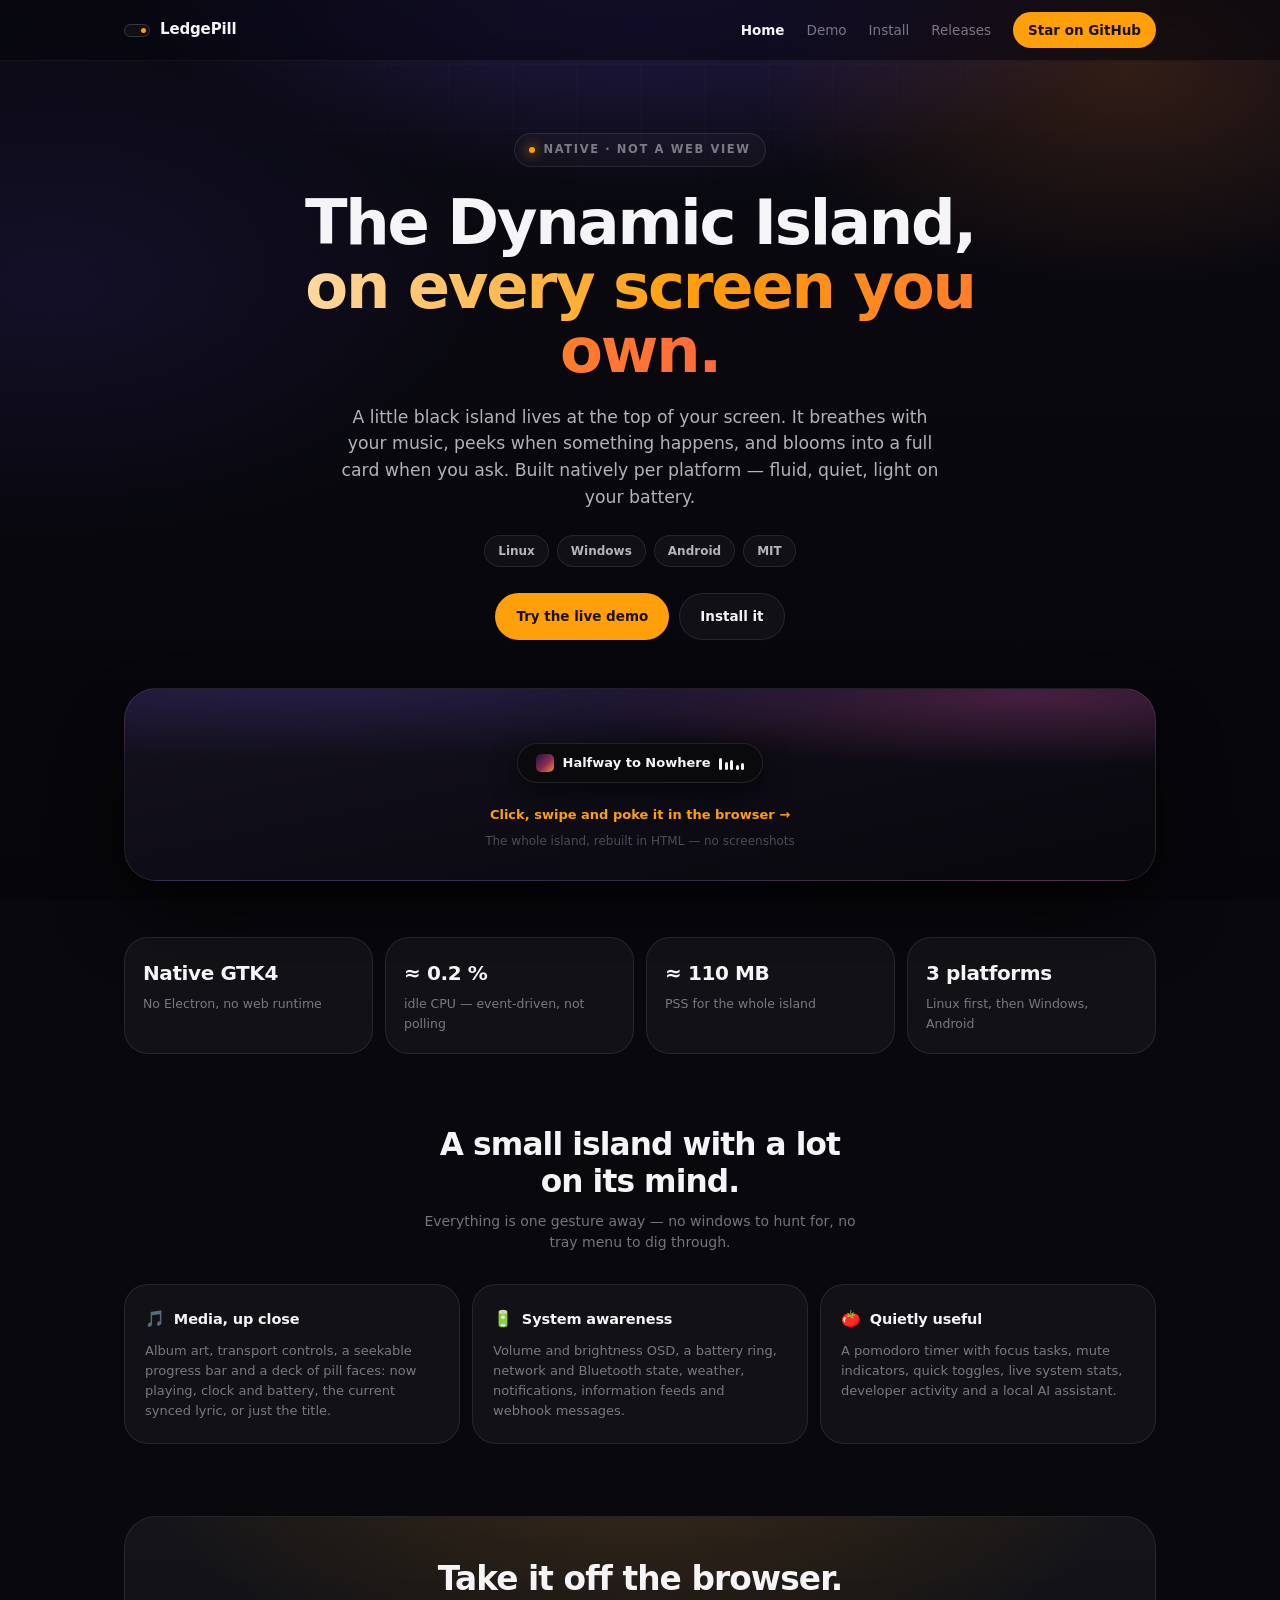
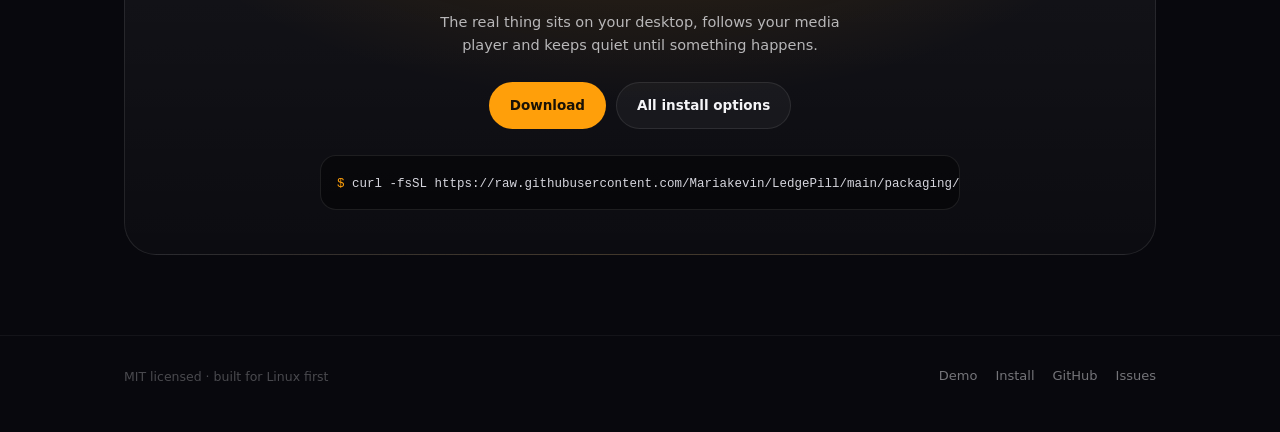
==== commit eab17a86: "Remove all macOS platform support (Linux, Windows, Android only)" ====
--- a/docs/index.html
+++ b/docs/index.html
@@ -4,7 +4,7 @@
 <meta charset="utf-8">
 <meta name="viewport" content="width=device-width, initial-scale=1">
 <title>LedgePill — the Dynamic Island, everywhere</title>
-<meta name="description" content="A native Dynamic Island for Linux, Windows, macOS and Android: media, battery, notifications and more in one small island. Play with the browser demo.">
+<meta name="description" content="A native Dynamic Island for Linux, Windows and Android: media, battery, notifications and more in one small island. Play with the browser demo.">
 <meta name="theme-color" content="#08080d">
 <link rel="icon" href="data:image/svg+xml,%3Csvg xmlns='http://www.w3.org/2000/svg' viewBox='0 0 32 32'%3E%3Crect width='32' height='32' rx='9' fill='%2308080d'/%3E%3Crect x='6' y='12' width='20' height='8' rx='4' fill='%23fff'/%3E%3Ccircle cx='23.5' cy='16' r='1.6' fill='%23ff9f0a'/%3E%3C/svg%3E">
 <link rel="stylesheet" href="style.css">
@@ -165,7 +165,6 @@
     <ul class="platforms">
       <li>Linux</li>
       <li>Windows</li>
-      <li>macOS</li>
       <li>Android</li>
       <li>MIT</li>
     </ul>
@@ -200,8 +199,8 @@
         <span class="cap">PSS for the whole island</span>
       </li>
       <li>
-        <span class="num">4 platforms</span>
-        <span class="cap">Linux first, then Windows, macOS, Android</span>
+        <span class="num">3 platforms</span>
+        <span class="cap">Linux first, then Windows, Android</span>
       </li>
     </ul>
   </section>
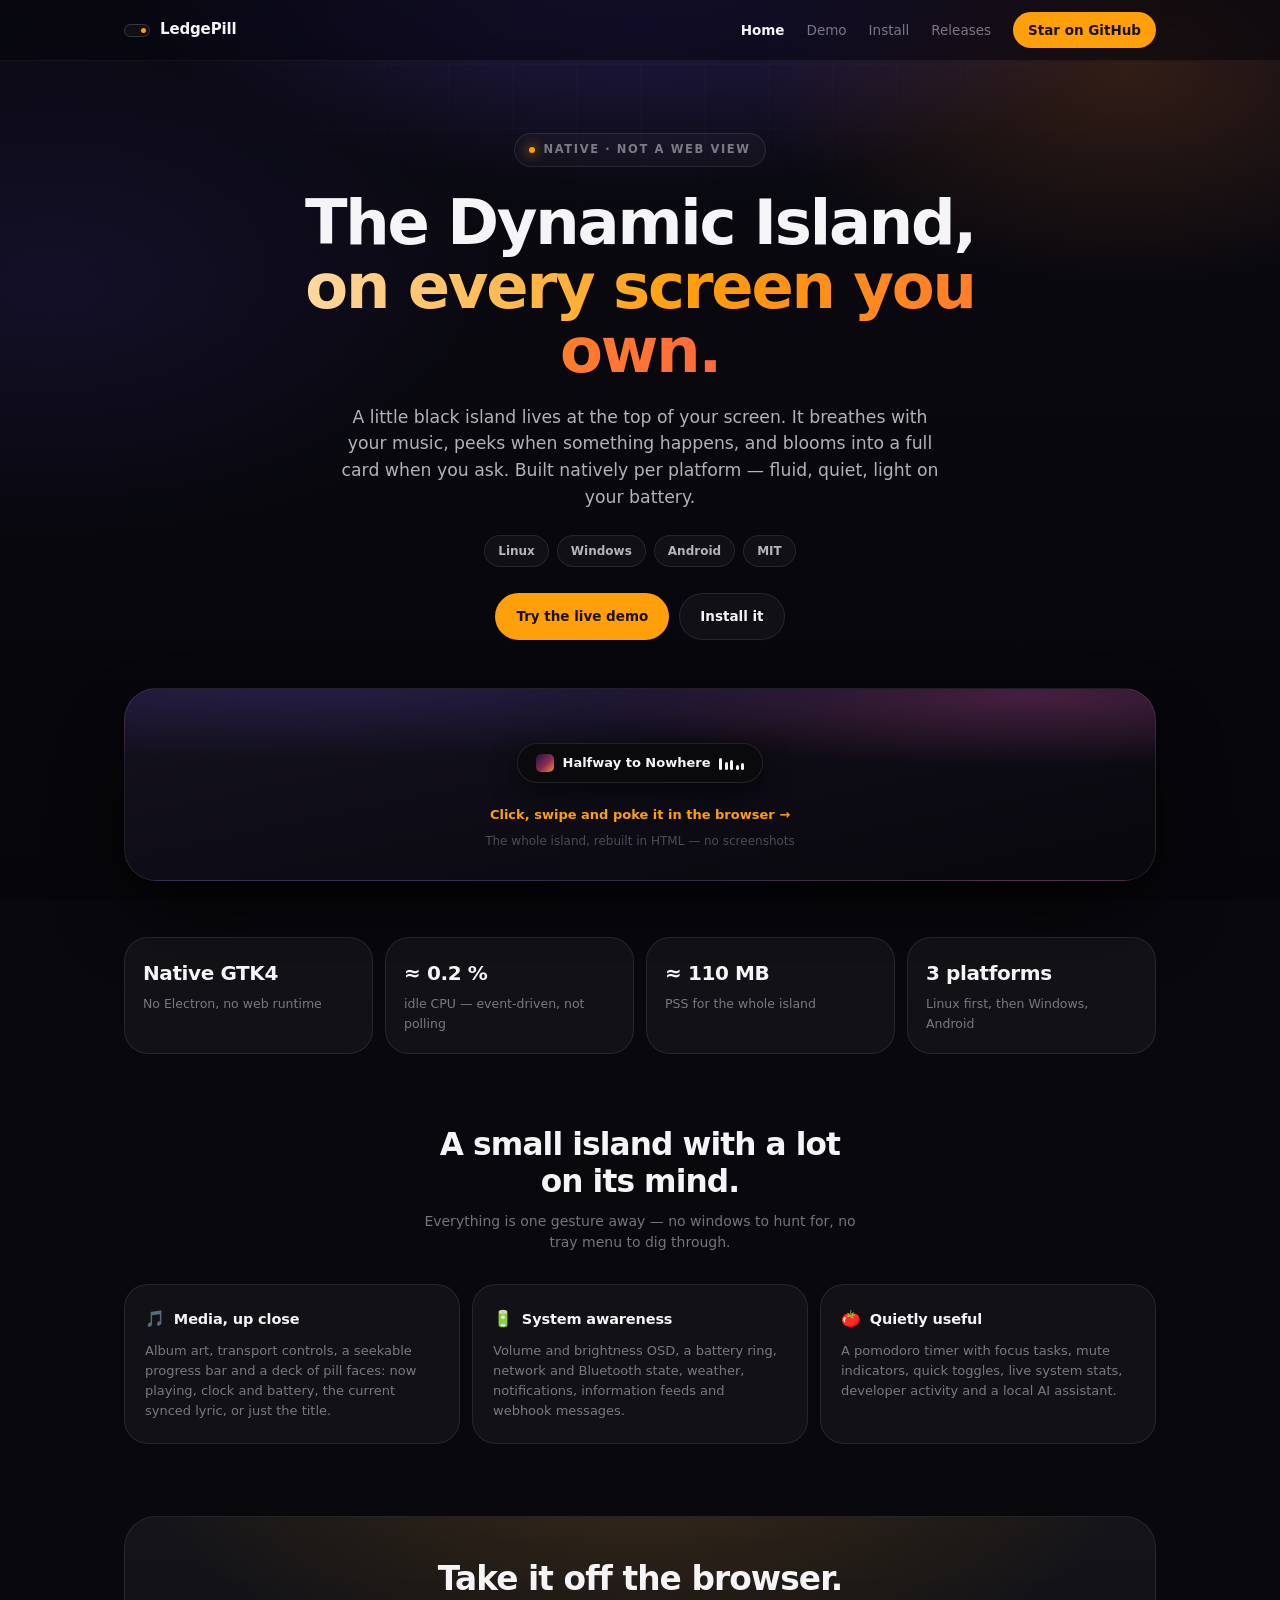
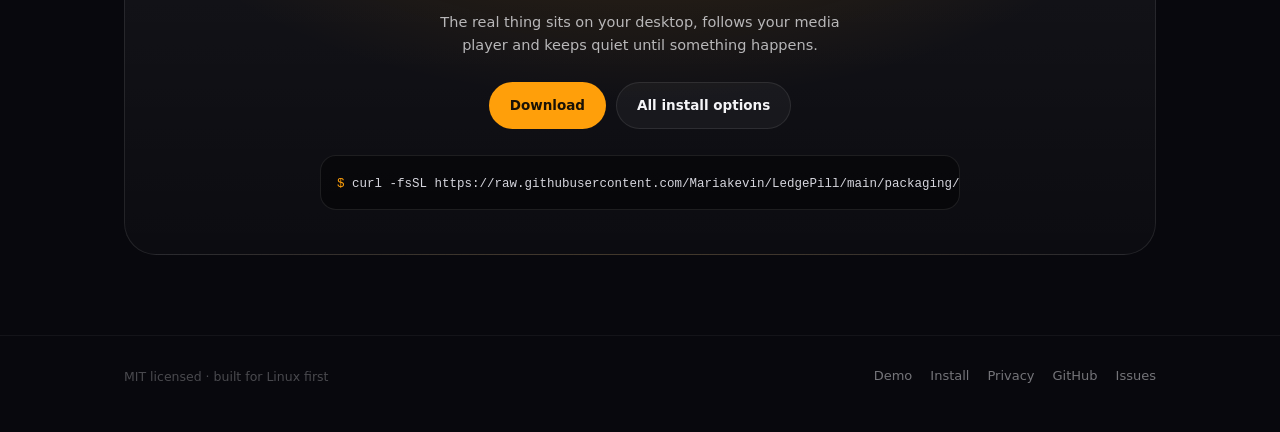
==== commit 012484b6: "Add Play Store track: AAB build, privacy policy, progress checklist" ====
--- a/docs/index.html
+++ b/docs/index.html
@@ -245,6 +245,7 @@
     <nav>
       <a href="demo.html">Demo</a>
       <a href="install.html">Install</a>
+      <a href="privacy.html">Privacy</a>
       <a href="https://github.com/Mariakevin/LedgePill">GitHub</a>
       <a href="https://github.com/Mariakevin/LedgePill/issues">Issues</a>
     </nav>
